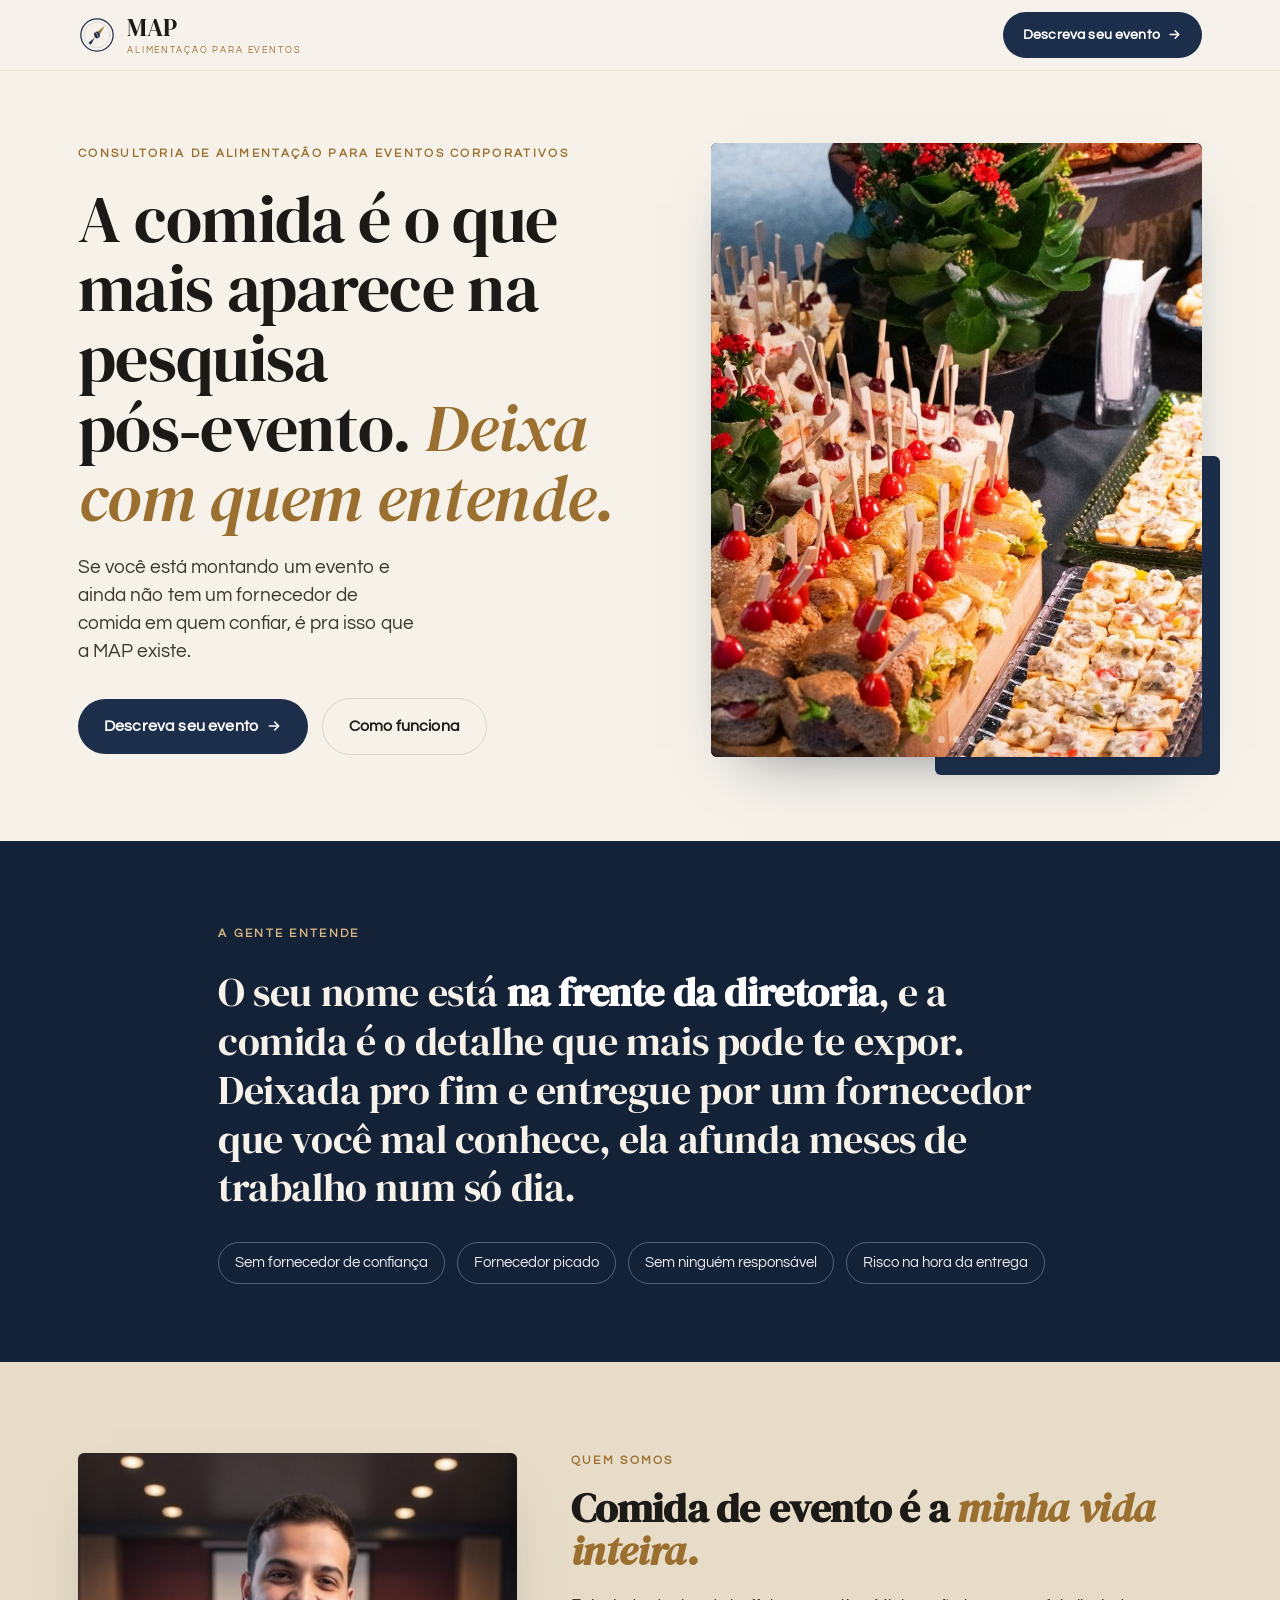
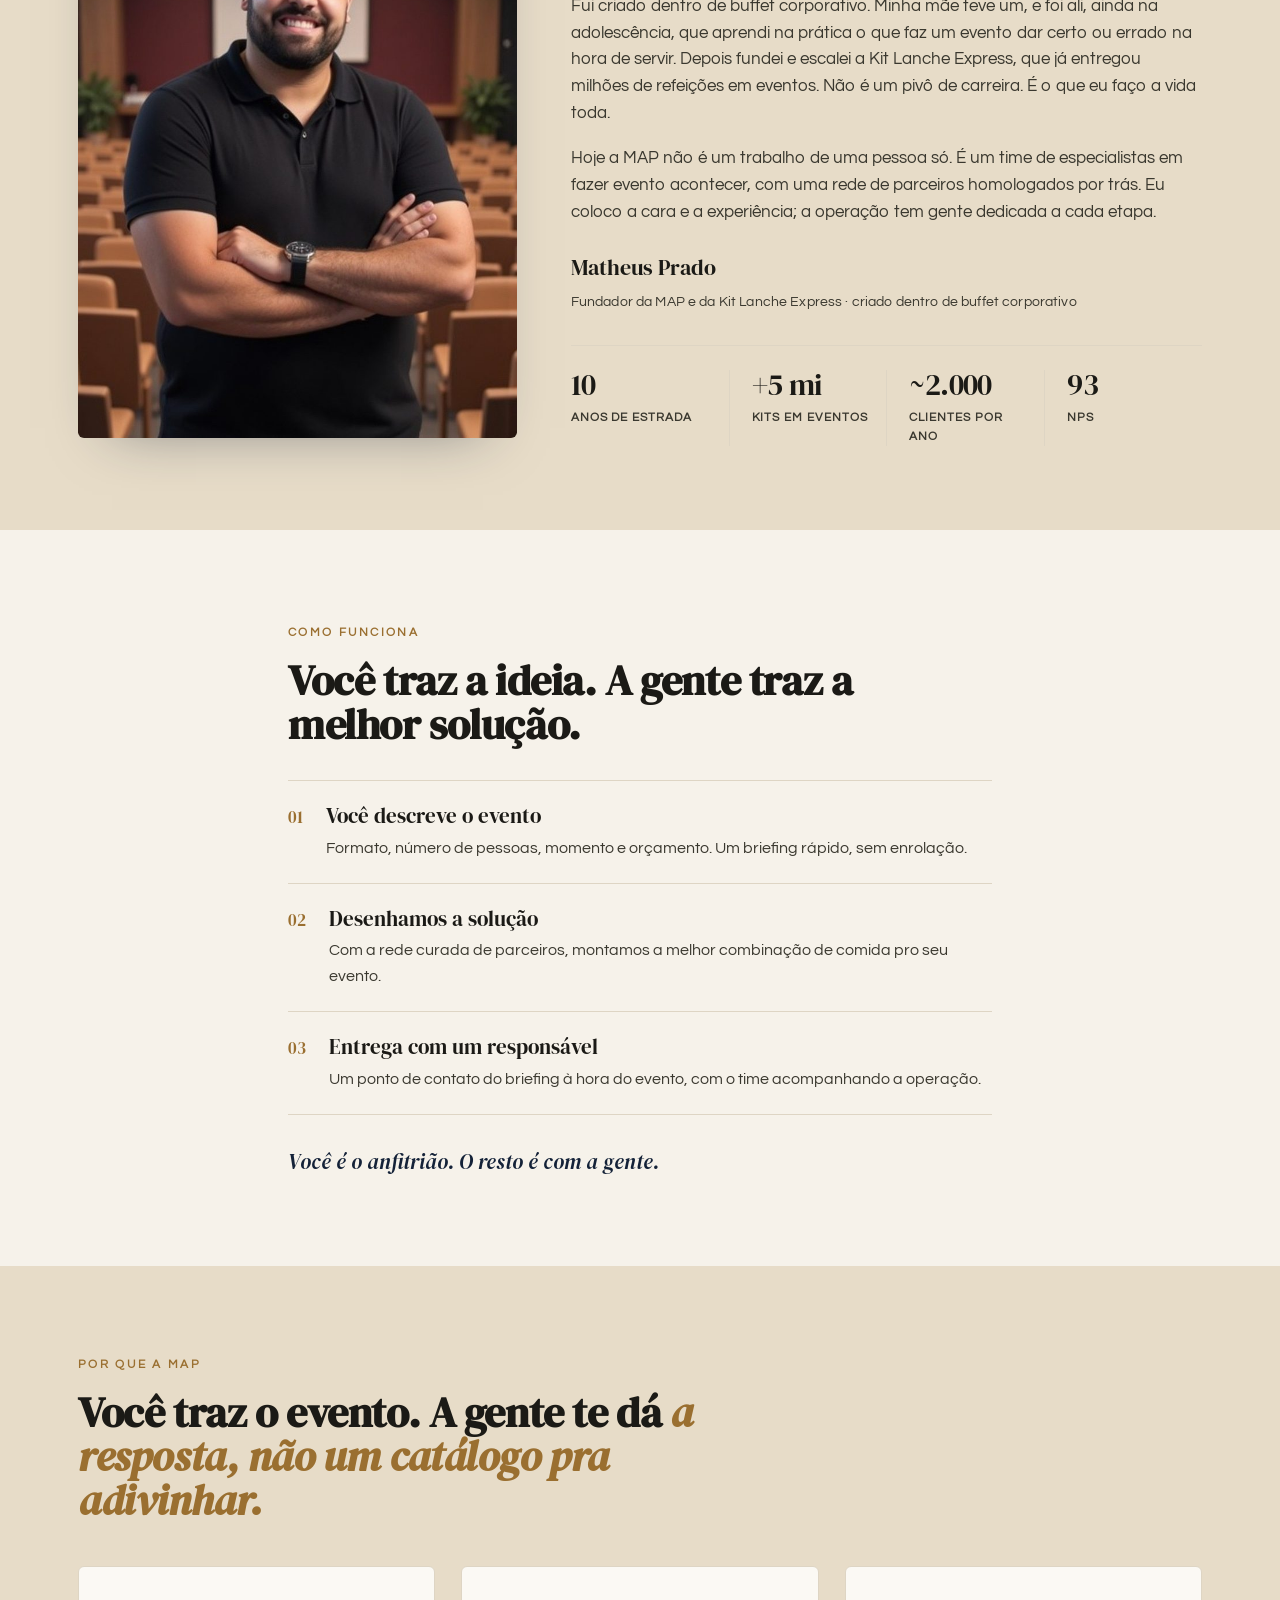
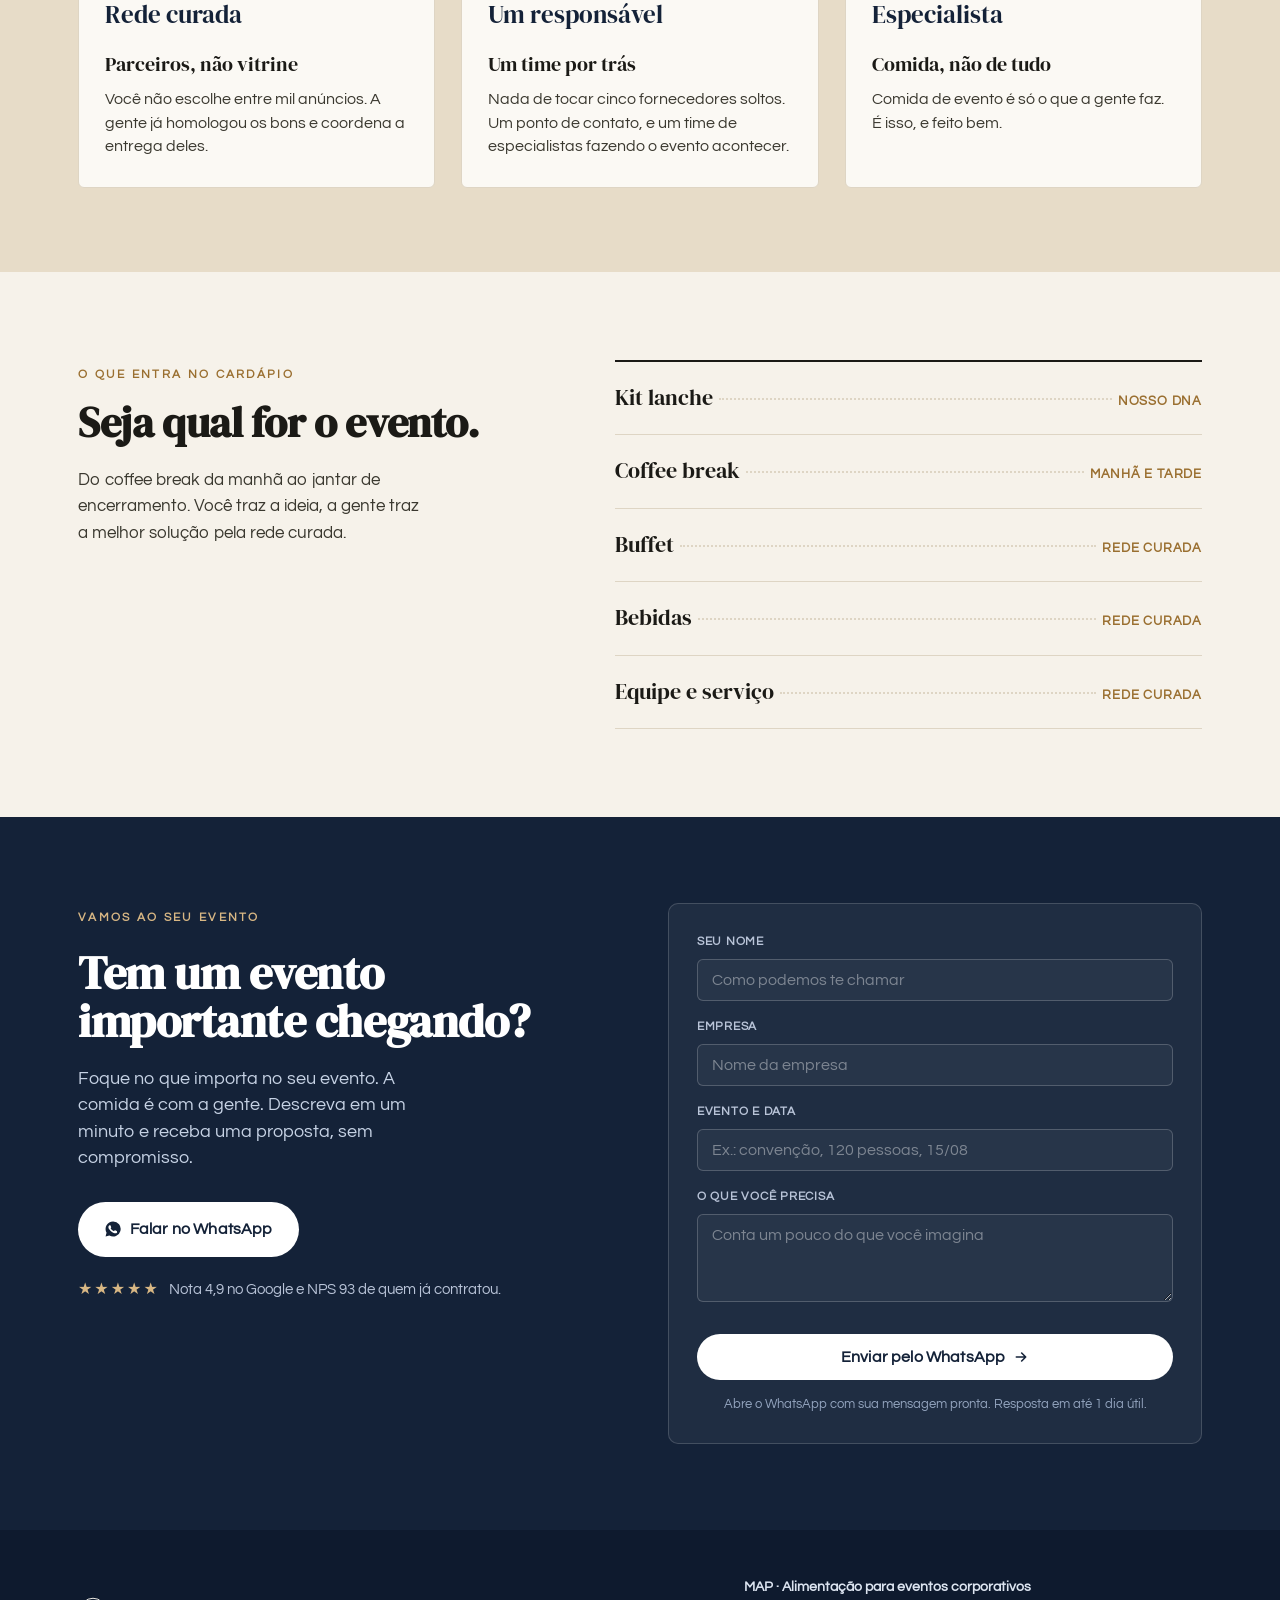
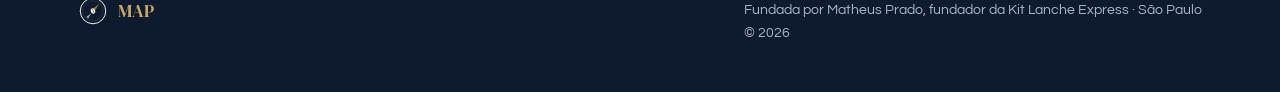
==== index.html @ 25a92dd6 "Rename map-alimentacao (7).html to index.html" ====
<!DOCTYPE html>
<html lang="pt-BR">
<head>
<script>document.documentElement.className+=" js";</script>
<meta charset="UTF-8" />
<link rel="icon" href="/favicon.svg" type="image/svg+xml">
<link rel="alternate icon" href="/favicon-32.png" sizes="32x32">
<link rel="apple-touch-icon" href="/apple-touch-icon.png">
<meta name="theme-color" content="#1C2E4A">

<meta name="viewport" content="width=device-width, initial-scale=1.0" />
<title>MAP · Alimentação para eventos corporativos</title>
<meta name="description" content="Consultoria e curadoria de alimentação para eventos corporativos. Um briefing, uma solução, um responsável. 10 anos, +5 milhões de kits, NPS 4,8." />
<link rel="preconnect" href="https://fonts.googleapis.com" />
<link rel="preconnect" href="https://fonts.gstatic.com" crossorigin />
<link href="https://fonts.googleapis.com/css2?family=DM+Serif+Display:ital@0;1&family=Questrial&display=swap" rel="stylesheet" />
<style>
  :root{
    --ink:#1B1A16;
    --ink-soft:#3A382F;
    --paper:#F6F2EA;
    --paper-2:#FBF9F4;
    --green:#1C2E4A;
    --green-deep:#142238;
    --pine:#142238;
    --pine-2:#0E1A2E;
    --kraft:#E7DCC8;
    --brass:#9A6F30;
    --brass-lt:#D8B784;
    --line:#DED5C4;
    --line-soft:#E9E1D2;
    --display:"DM Serif Display",Georgia,serif;
    --body:"Questrial",system-ui,-apple-system,Segoe UI,sans-serif;
    --maxw:1180px;
  }

  *{box-sizing:border-box;}
  html{scroll-behavior:smooth;}
  body{
    margin:0;
    font-family:var(--body);
    background:var(--paper);
    color:var(--ink);
    -webkit-font-smoothing:antialiased;
    text-rendering:optimizeLegibility;
    font-size:17px;
    line-height:1.6;
  }
  h1,h2,h3{font-family:var(--display);font-weight:600;line-height:1.05;margin:0;letter-spacing:-.01em;}
  p{margin:0;}
  a{color:inherit;}
  img{display:block;max-width:100%;}

  .wrap{max-width:var(--maxw);margin:0 auto;padding:0 28px;}

  .eyebrow{
    font-family:var(--body);
    font-size:.72rem;
    font-weight:600;
    letter-spacing:.2em;
    text-transform:uppercase;
    color:var(--brass);
  }

  .btn{
    display:inline-flex;align-items:center;gap:.5em;
    font-family:var(--body);font-weight:600;font-size:.98rem;
    background:var(--green);color:#fff;
    padding:15px 26px;border-radius:999px;
    text-decoration:none;border:none;cursor:pointer;
    transition:background .18s ease, transform .18s ease;
    letter-spacing:.01em;
  }
  .btn:hover{background:var(--green-deep);transform:translateY(-1px);}
  .btn:focus-visible{outline:3px solid var(--pine);outline-offset:3px;}
  .btn--ghost{background:transparent;color:var(--ink);border:1.5px solid var(--line);}
  .btn--ghost:hover{background:#fff;border-color:var(--ink);transform:translateY(-1px);}
  .btn--light{background:#fff;color:var(--pine);}
  .btn--light:hover{background:var(--kraft);}
  .btn .arw{transition:transform .18s ease;}
  .btn:hover .arw{transform:translateX(3px);}

  /* NAV */
  .nav{position:sticky;top:0;z-index:50;background:rgba(246,242,234,.86);backdrop-filter:blur(10px);border-bottom:1px solid var(--line-soft);}
  .nav__in{display:flex;align-items:center;justify-content:space-between;height:70px;}
  .brand{font-family:var(--display);font-weight:600;font-size:1.24rem;letter-spacing:-.02em;color:var(--ink);text-decoration:none;}
  .brand b{color:var(--brass);font-weight:600;}
  .nav .btn{padding:11px 20px;font-size:.9rem;}
  @media(max-width:620px){ .nav__cta-label{display:none;} .nav .btn{padding:11px;width:44px;height:44px;justify-content:center;} }

  /* HERO */
  .hero{padding:72px 0 84px;}
  .hero__grid{display:grid;grid-template-columns:1.08fr .92fr;gap:56px;align-items:center;}
  .hero__title{font-size:clamp(2.5rem,5.2vw,4.15rem);font-weight:600;}
  .hero__title .accent{font-style:italic;color:var(--brass);}
  .hero__sub{margin-top:22px;font-size:1.16rem;color:var(--ink-soft);max-width:34ch;line-height:1.5;}
  .hero__cta{margin-top:32px;display:flex;gap:14px;flex-wrap:wrap;align-items:center;}
  .hero__eyebrow{margin-bottom:20px;display:block;}

  .figure{position:relative;}
  .figure__panel{position:absolute;inset:auto 0 0 auto;width:88%;height:92%;background:var(--pine);border-radius:6px;top:8%;right:-14px;}
  .figure__img{position:relative;border-radius:6px;overflow:hidden;box-shadow:0 26px 60px -30px rgba(20,34,56,.55);}
  .figure__img img{width:100%;height:100%;object-fit:cover;object-position:center 22%;aspect-ratio:4/5;}
  .figure__tag{position:absolute;left:-14px;bottom:26px;background:var(--paper-2);border:1px solid var(--line);padding:10px 16px;border-radius:4px;font-size:.8rem;font-weight:600;color:var(--pine);box-shadow:0 12px 30px -18px rgba(0,0,0,.4);z-index:3;}
  .figure__tag span{color:var(--brass);}

  /* STATS LEDGER */
  .ledger{margin-top:46px;border-top:1px solid var(--line);padding-top:24px;display:flex;flex-wrap:wrap;}
  .ledger__cell{flex:1 1 22%;padding-right:18px;position:relative;}
  .ledger__cell + .ledger__cell{padding-left:22px;border-left:1px solid var(--line);}
  .ledger__num{font-family:var(--display);font-size:1.9rem;font-weight:600;color:var(--ink);line-height:1;letter-spacing:-.02em;}
  .ledger__lab{margin-top:8px;font-size:.74rem;font-weight:600;letter-spacing:.08em;text-transform:uppercase;color:var(--ink-soft);}
  @media(max-width:520px){ .ledger{gap:20px 0;border-top:none;padding-top:8px;} .ledger__cell{flex-basis:42%;} .ledger__cell:nth-child(3){border-left:none;padding-left:0;} }

  /* PROBLEMA */
  .problem{background:var(--pine);color:var(--paper);padding:78px 0;}
  .problem__in{max-width:900px;}
  .problem .eyebrow{color:#D8B784;}
  .problem__q{font-family:var(--display);font-size:clamp(1.7rem,3.3vw,2.5rem);font-weight:500;line-height:1.22;margin-top:22px;letter-spacing:-.01em;}
  .problem__q b{color:#fff;font-weight:600;}
  .problem__list{margin-top:30px;display:flex;flex-wrap:wrap;gap:12px;}
  .chip{border:1px solid rgba(255,255,255,.28);color:#E8ECF3;padding:8px 16px;border-radius:999px;font-size:.92rem;font-weight:500;}

  /* COMO FUNCIONA */
  .how{padding:88px 0;}
  .how__grid{display:grid;grid-template-columns:.82fr 1.18fr;gap:60px;align-items:center;}
  .how__figure{position:relative;border-radius:6px;overflow:hidden;box-shadow:0 24px 55px -34px rgba(20,34,56,.5);}
  .how__figure img{width:100%;aspect-ratio:3/4;object-fit:cover;object-position:center 18%;}
  .how__figure::after{content:"";position:absolute;inset:0;background:linear-gradient(180deg,transparent 55%,rgba(20,34,56,.32));}
  .how__head{margin-bottom:8px;}
  .how__title{font-size:clamp(1.9rem,3.4vw,2.6rem);margin-top:14px;}
  .steps{margin-top:34px;display:flex;flex-direction:column;}
  .step{display:grid;grid-template-columns:auto 1fr;gap:22px;padding:22px 0;border-top:1px solid var(--line);align-items:baseline;}
  .step:last-child{border-bottom:1px solid var(--line);}
  .step__n{font-family:var(--display);font-size:1.05rem;font-weight:600;color:var(--brass);letter-spacing:.02em;}
  .step__t{font-family:var(--display);font-size:1.32rem;font-weight:600;line-height:1.2;}
  .step__d{margin-top:6px;color:var(--ink-soft);font-size:1.02rem;}
  .how__close{margin-top:30px;font-family:var(--display);font-style:italic;font-size:1.3rem;color:var(--pine);}

  /* POR QUE */
  .why{background:var(--kraft);padding:84px 0;}
  .why__head{max-width:640px;margin-bottom:44px;}
  .why__title{font-size:clamp(1.9rem,3.4vw,2.6rem);margin-top:14px;}
  .why__title i{font-style:italic;color:var(--brass);}
  .why__grid{display:flex;flex-wrap:wrap;gap:26px;}
  .card{flex:1 1 260px;background:var(--paper-2);border:1px solid var(--line);border-radius:6px;padding:28px 26px;}
  .card__k{font-family:var(--display);font-size:1.55rem;font-weight:600;color:var(--pine);}
  .card__t{margin-top:14px;font-family:var(--display);font-size:1.22rem;font-weight:600;}
  .card__d{margin-top:8px;color:var(--ink-soft);font-size:.98rem;line-height:1.5;}
  @media(max-width:760px){ .why__grid{flex-direction:column;} }

  /* ESCOPO / MENU */
  .scope{padding:88px 0;}
  .scope__grid{display:grid;grid-template-columns:.9fr 1.1fr;gap:56px;align-items:start;}
  .scope__title{font-size:clamp(1.9rem,3.4vw,2.6rem);margin-top:14px;}
  .scope__note{margin-top:22px;color:var(--ink-soft);font-size:1.08rem;line-height:1.55;max-width:38ch;}
  .menu{border-top:2px solid var(--ink);}
  .menu__row{display:flex;align-items:baseline;gap:6px;padding:19px 0;border-bottom:1px solid var(--line);}
  .menu__name{font-family:var(--display);font-size:1.35rem;font-weight:600;white-space:nowrap;}
  .menu__lead{flex:1;border-bottom:2px dotted var(--line);transform:translateY(-5px);}
  .menu__meta{font-size:.82rem;font-weight:600;letter-spacing:.06em;text-transform:uppercase;color:var(--brass);white-space:nowrap;}

  /* CTA FINAL */
  .final{background:var(--pine);color:var(--paper);padding:86px 0;}
  .final__grid{display:grid;grid-template-columns:1fr 1fr;gap:56px;align-items:start;}
  .final .eyebrow{color:#D8B784;}
  .final__title{font-size:clamp(2rem,3.8vw,2.9rem);font-weight:600;margin-top:18px;color:#fff;}
  .final__sub{margin-top:20px;color:#C6D2E4;font-size:1.1rem;max-width:36ch;line-height:1.5;}
  .final__wa{margin-top:30px;}
  .final__proof{margin-top:20px;display:flex;align-items:center;gap:9px;font-size:.92rem;color:#B9C4D8;}
  .final__proof .stars{color:var(--brass-lt);letter-spacing:2px;font-size:1rem;}
  .form{background:rgba(255,255,255,.05);border:1px solid rgba(255,255,255,.16);border-radius:10px;padding:28px;}
  .field{margin-bottom:16px;}
  .field:last-of-type{margin-bottom:22px;}
  .field label{display:block;font-size:.78rem;font-weight:600;letter-spacing:.06em;text-transform:uppercase;color:#B9C4D8;margin-bottom:7px;}
  .field input,.field textarea{
    width:100%;font-family:var(--body);font-size:1rem;color:#fff;
    background:rgba(255,255,255,.04);border:1px solid rgba(255,255,255,.2);
    border-radius:6px;padding:12px 14px;transition:border-color .15s ease,background .15s ease;
  }
  .field input::placeholder,.field textarea::placeholder{color:rgba(255,255,255,.4);}
  .field input:focus,.field textarea:focus{outline:none;border-color:#C7A66A;background:rgba(255,255,255,.08);}
  .field textarea{resize:vertical;min-height:88px;}
  .form .btn{width:100%;justify-content:center;background:#fff;color:var(--pine);}
  .form .btn:hover{background:var(--kraft);}
  .form__hint{margin-top:14px;font-size:.82rem;color:#93A4BE;text-align:center;}

  /* FOOTER */
  .foot{background:var(--pine-2);color:#A9B6C9;padding:46px 0;}
  .foot__in{display:flex;flex-wrap:wrap;gap:18px;justify-content:space-between;align-items:center;}
  .foot__brand{font-family:var(--display);font-size:1.15rem;color:#fff;font-weight:600;}
  .foot__brand span{color:#C7A66A;}
  .foot__meta{font-size:.86rem;line-height:1.7;}
  .foot__meta b{color:#DCE4F0;font-weight:600;}

  /* reveal */
  .rv{opacity:1;transform:none;}
  html.js .rv{opacity:0;transform:translateY(14px);transition:opacity .7s ease,transform .7s ease;}
  html.js .rv.in{opacity:1;transform:none;}

  @media(max-width:900px){
    .hero__grid,.how__grid,.scope__grid,.final__grid{grid-template-columns:1fr;gap:44px;}
    .how__figure{max-width:420px;}
    .hero{padding:52px 0 64px;}
    .figure__tag{left:16px;}
  }
  @media(prefers-reduced-motion:reduce){
    html{scroll-behavior:auto;}
    html.js .rv{opacity:1;transform:none;transition:none;}
    *{transition:none !important;}
  }

  /* founder-led additions */
  .brand{display:flex;align-items:baseline;gap:8px;text-decoration:none;}
  .brand__ph{font-family:var(--display);font-weight:600;font-size:1.22rem;color:var(--ink);letter-spacing:-.02em;}
  .brand__tag{font-family:var(--body);font-size:.6rem;font-weight:600;letter-spacing:.14em;text-transform:uppercase;color:var(--brass);border:1px solid var(--line);padding:2px 7px;border-radius:4px;}
  .hero__by{margin-top:26px;display:flex;align-items:flex-start;gap:11px;font-size:.94rem;color:var(--ink-soft);max-width:46ch;line-height:1.45;}
  .hero__by .dot{width:6px;height:6px;border-radius:50%;background:var(--brass);flex:none;margin-top:7px;}
  .hero__by b{color:var(--ink);font-weight:600;}
  .about{background:var(--kraft);padding:84px 0;}
  .about__grid{display:grid;grid-template-columns:.82fr 1.18fr;gap:54px;align-items:center;}
  .about__figure{position:relative;border-radius:6px;overflow:hidden;box-shadow:0 24px 55px -34px rgba(20,34,56,.5);}
  .about__figure img{width:100%;aspect-ratio:3/4;object-fit:cover;object-position:center 16%;}
  .about__title{font-size:clamp(1.9rem,3.4vw,2.55rem);margin-top:14px;}
  .about__title i{font-style:italic;color:var(--brass);}
  .about__p{margin-top:20px;color:var(--ink-soft);font-size:1.05rem;line-height:1.6;}
  .about .ledger{margin-top:32px;}
  .howx__wrap{max-width:760px;}
  @media(max-width:900px){ .about__grid{grid-template-columns:1fr;gap:40px;} .about__figure{max-width:420px;} }
.hero__title,.brand,.brand__ph,.foot__brand,.problem__q,.step__n,.step__t,.card__k,.card__t,.menu__name,.ledger__num{font-weight:400 !important;}
.nav .brand{display:inline-flex;flex-direction:column;align-items:flex-start;gap:0;line-height:1;text-decoration:none;}.nav .brand__ph{font-family:var(--display);font-weight:400;font-size:1.55rem;color:var(--ink);letter-spacing:.01em;}.nav .brand__tagline{font-family:var(--body);font-size:.58rem;font-weight:500;letter-spacing:.2em;text-transform:uppercase;color:var(--brass);margin-top:6px;white-space:nowrap;}.about__sign{margin-top:24px;font-family:var(--display);font-size:1.4rem;color:var(--ink);}.about__role{margin-top:4px;font-size:.9rem;color:var(--ink-soft);letter-spacing:.01em;}.hero__media{position:relative;}.hero__media::after{content:"";position:absolute;right:-18px;bottom:-18px;width:58%;height:52%;background:#1C2E4A;border-radius:6px;z-index:0;}.carousel{position:relative;z-index:1;border-radius:6px;overflow:hidden;box-shadow:0 26px 60px -34px rgba(20,34,56,.6);aspect-ratio:4/5;background:#0e1622;}.cimg{position:absolute;inset:0;width:100%;height:100%;object-fit:cover;opacity:0;transition:opacity 1.1s ease;}.cimg.is-active{opacity:1;}.cdots{position:absolute;left:0;right:0;bottom:14px;display:flex;justify-content:center;gap:8px;z-index:2;}.cdot{width:7px;height:7px;border-radius:50%;background:rgba(246,242,234,.55);cursor:pointer;transition:background .3s,transform .3s;}.cdot.is-active{background:var(--brass);transform:scale(1.25);}@media(max-width:900px){.hero__media{margin-top:34px;max-width:520px;}}.nav .brand{flex-direction:row;align-items:center;gap:11px;}.brand__txt{display:flex;flex-direction:column;align-items:flex-start;}.maplogo{flex:none;display:block;}</style>
</head>
<body>

<!-- Marca: MAP Alimentação para Eventos -->
<header class="nav">
  <div class="wrap nav__in">
    <a class="brand" href="#top"><svg class="maplogo" width="38" height="38" viewBox="-40 -40 80 80" xmlns="http://www.w3.org/2000/svg" aria-hidden="true"><circle r="34" fill="none" stroke="#1C2E4A" stroke-width="2.6"/><circle r="27" fill="none" stroke="#1C2E4A" stroke-width="0.8" opacity=".3"/><g transform="rotate(40)"><path d="M0 -25 L5.2 3 L0 7.4 L-5.2 3 Z" fill="#9A6F30"/><path d="M0 7.4 L3.4 24 L-3.4 24 Z" fill="#1C2E4A"/></g><g transform="rotate(-28)"><ellipse rx="5.4" ry="7.4" fill="#1C2E4A"/><path d="M0 -6.6 Q1.8 0 0 6.6" stroke="#F6F2EA" stroke-width="1.2" fill="none"/></g></svg><span class="brand__txt"><span class="brand__ph">MAP</span><span class="brand__tagline">Alimentação para eventos</span></span></a>
    <a class="btn" href="#contato"><span class="nav__cta-label">Descreva seu evento</span><svg class="arw" width="15" height="15" viewBox="0 0 24 24" fill="none" stroke="currentColor" stroke-width="2.4" stroke-linecap="round" stroke-linejoin="round"><path d="M5 12h14M13 6l6 6-6 6"/></svg></a>
  </div>
</header>

<main id="top">

  <section class="hero">
    <div class="wrap hero__grid">
      <div class="rv">
        <span class="eyebrow hero__eyebrow">Consultoria de alimentação para eventos corporativos</span>
        <h1 class="hero__title">A comida é o que mais aparece na pesquisa pós‑evento. <span class="accent">Deixa com quem entende.</span></h1>
        <p class="hero__sub">Se você está montando um evento e ainda não tem um fornecedor de comida em quem confiar, é pra isso que a MAP existe.</p>
        <div class="hero__cta">
          <a class="btn" href="#contato">Descreva seu evento <svg class="arw" width="16" height="16" viewBox="0 0 24 24" fill="none" stroke="currentColor" stroke-width="2.4" stroke-linecap="round" stroke-linejoin="round"><path d="M5 12h14M13 6l6 6-6 6"/></svg></a>
          <a class="btn btn--ghost" href="#como">Como funciona</a>
        </div>
        
      </div>
      <div class="hero__media rv"><div class="carousel" id="heroCarousel"><img class="cimg is-active" src="[data-uri]" alt="Coffee break com canapés e finger foods" /><img class="cimg" src="[data-uri]" alt="Mini sanduíches servidos em evento corporativo" /><img class="cimg" src="[data-uri]" alt="Mesa de finger foods e doces de evento" /><img class="cimg" src="[data-uri]" alt="Ilha de finger foods coloridos" /><img class="cimg" src="[data-uri]" alt="Bolos e doces de coffee break" /><div class="cdots" id="heroDots"><span class="cdot is-active" data-i="0"></span><span class="cdot" data-i="1"></span><span class="cdot" data-i="2"></span><span class="cdot" data-i="3"></span><span class="cdot" data-i="4"></span></div></div></div>
      
    </div>
  </section>

  <section class="problem">
    <div class="wrap problem__in rv">
      <span class="eyebrow">A gente entende</span>
      <p class="problem__q">O seu nome está <b>na frente da diretoria</b>, e a comida é o detalhe que mais pode te expor. Deixada pro fim e entregue por um fornecedor que você mal conhece, ela afunda meses de trabalho num só dia.</p>
      <div class="problem__list">
        <span class="chip">Sem fornecedor de confiança</span>
        <span class="chip">Fornecedor picado</span>
        <span class="chip">Sem ninguém responsável</span>
        <span class="chip">Risco na hora da entrega</span>
      </div>
    </div>
  </section>

  <section class="about">
    <div class="wrap about__grid">
      <div class="about__figure rv"><img src="[data-uri]" alt="Matheus em ambiente de evento corporativo" /></div>
      <div class="rv">
        <span class="eyebrow">Quem somos</span>
        <h2 class="about__title">Comida de evento é a <i>minha vida inteira.</i></h2>
        <p class="about__p">Fui criado dentro de buffet corporativo. Minha mãe teve um, e foi ali, ainda na adolescência, que aprendi na prática o que faz um evento dar certo ou errado na hora de servir. Depois fundei e escalei a Kit Lanche Express, que já entregou milhões de refeições em eventos. Não é um pivô de carreira. É o que eu faço a vida toda.</p>
        <p class="about__p" style="margin-top:18px">Hoje a MAP não é um trabalho de uma pessoa só. É um time de especialistas em fazer evento acontecer, com uma rede de parceiros homologados por trás. Eu coloco a cara e a experiência; a operação tem gente dedicada a cada etapa.</p>
        <p class="about__sign">Matheus Prado</p>
        <p class="about__role">Fundador da MAP e da Kit Lanche Express · criado dentro de buffet corporativo</p>
        <div class="ledger">
          <div class="ledger__cell"><div class="ledger__num">10</div><div class="ledger__lab">Anos de estrada</div></div>
          <div class="ledger__cell"><div class="ledger__num">+5 mi</div><div class="ledger__lab">Kits em eventos</div></div>
          <div class="ledger__cell"><div class="ledger__num">~2.000</div><div class="ledger__lab">Clientes por ano</div></div>
          <div class="ledger__cell"><div class="ledger__num">93</div><div class="ledger__lab">NPS</div></div>
        </div>
      </div>
    </div>
  </section>

  <section class="how" id="como">
    <div class="wrap howx__wrap rv">
      <span class="eyebrow">Como funciona</span>
      <h2 class="how__title">Você traz a ideia. A gente traz a melhor solução.</h2>
      <div class="steps">
        <div class="step"><div class="step__n">01</div><div><div class="step__t">Você descreve o evento</div><div class="step__d">Formato, número de pessoas, momento e orçamento. Um briefing rápido, sem enrolação.</div></div></div>
        <div class="step"><div class="step__n">02</div><div><div class="step__t">Desenhamos a solução</div><div class="step__d">Com a rede curada de parceiros, montamos a melhor combinação de comida pro seu evento.</div></div></div>
        <div class="step"><div class="step__n">03</div><div><div class="step__t">Entrega com um responsável</div><div class="step__d">Um ponto de contato do briefing à hora do evento, com o time acompanhando a operação.</div></div></div>
      </div>
      <p class="how__close">Você é o anfitrião. O resto é com a gente.</p>
    </div>
  </section>

  <section class="why">
    <div class="wrap">
      <div class="why__head rv">
        <span class="eyebrow">Por que a MAP</span>
        <h2 class="why__title">Você traz o evento. A gente te dá <i>a resposta, não um catálogo pra adivinhar.</i></h2>
      </div>
      <div class="why__grid">
        <div class="card rv"><div class="card__k">Rede curada</div><div class="card__t">Parceiros, não vitrine</div><div class="card__d">Você não escolhe entre mil anúncios. A gente já homologou os bons e coordena a entrega deles.</div></div>
        <div class="card rv"><div class="card__k">Um responsável</div><div class="card__t">Um time por trás</div><div class="card__d">Nada de tocar cinco fornecedores soltos. Um ponto de contato, e um time de especialistas fazendo o evento acontecer.</div></div>
        <div class="card rv"><div class="card__k">Especialista</div><div class="card__t">Comida, não de tudo</div><div class="card__d">Comida de evento é só o que a gente faz. É isso, e feito bem.</div></div>
      </div>
    </div>
  </section>

  <section class="scope">
    <div class="wrap scope__grid">
      <div class="rv">
        <span class="eyebrow">O que entra no cardápio</span>
        <h2 class="scope__title">Seja qual for o evento.</h2>
        <p class="scope__note">Do coffee break da manhã ao jantar de encerramento. Você traz a ideia, a gente traz a melhor solução pela rede curada.</p>
      </div>
      <div class="menu rv">
        <div class="menu__row"><span class="menu__name">Kit lanche</span><span class="menu__lead"></span><span class="menu__meta">Nosso DNA</span></div>
        <div class="menu__row"><span class="menu__name">Coffee break</span><span class="menu__lead"></span><span class="menu__meta">Manhã e tarde</span></div>
        <div class="menu__row"><span class="menu__name">Buffet</span><span class="menu__lead"></span><span class="menu__meta">Rede curada</span></div>
        <div class="menu__row"><span class="menu__name">Bebidas</span><span class="menu__lead"></span><span class="menu__meta">Rede curada</span></div>
        <div class="menu__row"><span class="menu__name">Equipe e serviço</span><span class="menu__lead"></span><span class="menu__meta">Rede curada</span></div>
      </div>
    </div>
  </section>

  <section class="final" id="contato">
    <div class="wrap final__grid">
      <div class="rv">
        <span class="eyebrow">Vamos ao seu evento</span>
        <h2 class="final__title">Tem um evento importante chegando?</h2>
        <p class="final__sub">Foque no que importa no seu evento. A comida é com a gente. Descreva em um minuto e receba uma proposta, sem compromisso.</p>
        <a class="btn btn--light final__wa" id="waDirect" href="#"><svg width="18" height="18" viewBox="0 0 24 24" fill="currentColor"><path d="M12 2a10 10 0 0 0-8.6 15l-1.3 4.9 5-1.3A10 10 0 1 0 12 2zm5.8 14.2c-.2.7-1.4 1.3-2 1.4-.5.1-1.2.1-1.9-.1-.4-.1-1-.3-1.7-.6-3-1.3-4.9-4.3-5.1-4.5-.1-.2-1.2-1.5-1.2-2.9s.7-2 1-2.3c.2-.3.5-.3.7-.3h.5c.2 0 .4 0 .6.5l.8 2c.1.2.1.3 0 .5l-.4.6c-.2.2-.3.4-.1.7.2.3.8 1.3 1.7 2.1 1.2 1 2.1 1.4 2.4 1.5.2.1.4.1.5-.1l.7-.9c.2-.2.4-.2.6-.1l1.9.9c.3.1.4.2.5.3.1.3.1.7-.1 1.3z"/></svg> Falar no WhatsApp</a>
        <p class="final__proof"><span class="stars">★★★★★</span> Nota 4,9 no Google e NPS 93 de quem já contratou.</p>
      </div>
      <div class="form rv">
        <div class="field"><label for="f-nome">Seu nome</label><input id="f-nome" type="text" placeholder="Como podemos te chamar" /></div>
        <div class="field"><label for="f-empresa">Empresa</label><input id="f-empresa" type="text" placeholder="Nome da empresa" /></div>
        <div class="field"><label for="f-evento">Evento e data</label><input id="f-evento" type="text" placeholder="Ex.: convenção, 120 pessoas, 15/08" /></div>
        <div class="field"><label for="f-msg">O que você precisa</label><textarea id="f-msg" placeholder="Conta um pouco do que você imagina"></textarea></div>
        <button class="btn" id="waForm" type="button">Enviar pelo WhatsApp <svg class="arw" width="16" height="16" viewBox="0 0 24 24" fill="none" stroke="currentColor" stroke-width="2.4" stroke-linecap="round" stroke-linejoin="round"><path d="M5 12h14M13 6l6 6-6 6"/></svg></button>
        <p class="form__hint">Abre o WhatsApp com sua mensagem pronta. Resposta em até 1 dia útil.</p>
      </div>
    </div>
  </section>

</main>

<footer class="foot">
  <div class="wrap foot__in">
    <div><div class="foot__brand" style="display:flex;align-items:center;gap:10px"><svg class="maplogo" width="30" height="30" viewBox="-40 -40 80 80" xmlns="http://www.w3.org/2000/svg" aria-hidden="true"><circle r="34" fill="none" stroke="#F4F1EA" stroke-width="2.6"/><circle r="27" fill="none" stroke="#F4F1EA" stroke-width="0.8" opacity=".3"/><g transform="rotate(40)"><path d="M0 -25 L5.2 3 L0 7.4 L-5.2 3 Z" fill="#9A6F30"/><path d="M0 7.4 L3.4 24 L-3.4 24 Z" fill="#8fa0b8"/></g><g transform="rotate(-28)"><ellipse rx="5.4" ry="7.4" fill="#F4F1EA"/><path d="M0 -6.6 Q1.8 0 0 6.6" stroke="#1C2E4A" stroke-width="1.2" fill="none"/></g></svg><span>MAP</span></div></div>
    <div class="foot__meta">
      <b>MAP · Alimentação para eventos corporativos</b><br/>
      Fundada por Matheus Prado, fundador da Kit Lanche Express &middot; São Paulo<br/>
      &copy; 2026
    </div>
  </div>
</footer>

<script>
  // ================= SUPABASE (preencha com os seus dados) =================
  // Settings > API no painel do Supabase. A anon key pode ficar exposta:
  // as políticas do banco só permitem que ela CRIE leads.
  var SUPABASE_URL = "";      // ex.: https://xxxxxxxx.supabase.co
  var SUPABASE_ANON = "";     // ex.: eyJhbGciOi...
  // ========================================================================

  function salvarLead(d){
    if(!SUPABASE_URL || !SUPABASE_ANON) return Promise.resolve(false);
    return fetch(SUPABASE_URL + "/rest/v1/map_leads", {
      method: "POST",
      headers: {
        "apikey": SUPABASE_ANON,
        "Authorization": "Bearer " + SUPABASE_ANON,
        "Content-Type": "application/json",
        "Prefer": "return=minimal"
      },
      body: JSON.stringify(d)
    }).then(function(r){ return r.ok; }).catch(function(){ return false; });
  }

  // ---- WhatsApp: TROQUE O NÚMERO ABAIXO (formato: 55 + DDD + número, só dígitos) ----
  var WHATSAPP_NUMBER = "5511950827474";

  function waLink(text){
    return "https://wa.me/" + WHATSAPP_NUMBER + "?text=" + encodeURIComponent(text);
  }

  document.getElementById("waDirect").addEventListener("click", function(e){
    e.preventDefault();
    window.open(waLink("Olá! Tenho um evento corporativo chegando e queria descrever pra receber uma proposta."), "_blank");
  });

  document.getElementById("waForm").addEventListener("click", function(){
    var btn  = this;
    var nome = document.getElementById("f-nome").value.trim();
    var emp  = document.getElementById("f-empresa").value.trim();
    var ev   = document.getElementById("f-evento").value.trim();
    var msg  = document.getElementById("f-msg").value.trim();
    var t = "Olá! Quero uma proposta de alimentação para evento.\n\n";
    if(nome) t += "Nome: " + nome + "\n";
    if(emp)  t += "Empresa: " + emp + "\n";
    if(ev)   t += "Evento e data: " + ev + "\n";
    if(msg)  t += "Detalhes: " + msg + "\n";

    // grava o lead antes de abrir o WhatsApp (não bloqueia se falhar)
    btn.disabled = true;
    var win = window.open("", "_blank");   // abre já, para o navegador não bloquear
    salvarLead({ nome: nome, empresa: emp, evento: ev, mensagem: msg, origem: "site" })
      .then(function(){
        if(win) win.location = waLink(t); else window.open(waLink(t), "_blank");
        btn.disabled = false;
      });
  });

  // ---- Reveal on scroll ----
  var reduce = window.matchMedia("(prefers-reduced-motion: reduce)").matches;
  if(!reduce && "IntersectionObserver" in window){
    var io = new IntersectionObserver(function(entries){
      entries.forEach(function(en){ if(en.isIntersecting){ en.target.classList.add("in"); io.unobserve(en.target); } });
    }, {threshold:.12, rootMargin:"0px 0px -8% 0px"});
    document.querySelectorAll(".rv").forEach(function(el){ io.observe(el); });
  } else {
    document.querySelectorAll(".rv").forEach(function(el){ el.classList.add("in"); });
  }
</script>
<script>(function(){var g=document.querySelectorAll("#heroCarousel .cimg"),d=document.querySelectorAll("#heroDots .cdot");if(!g.length)return;var i=0,n=g.length,t;function go(k){g[i].classList.remove("is-active");if(d[i])d[i].classList.remove("is-active");i=(k+n)%n;g[i].classList.add("is-active");if(d[i])d[i].classList.add("is-active");}function start(){t=setInterval(function(){go(i+1)},4200);}d.forEach(function(x,idx){x.addEventListener("click",function(){clearInterval(t);go(idx);start();});});start();})();</script></body>
</html>
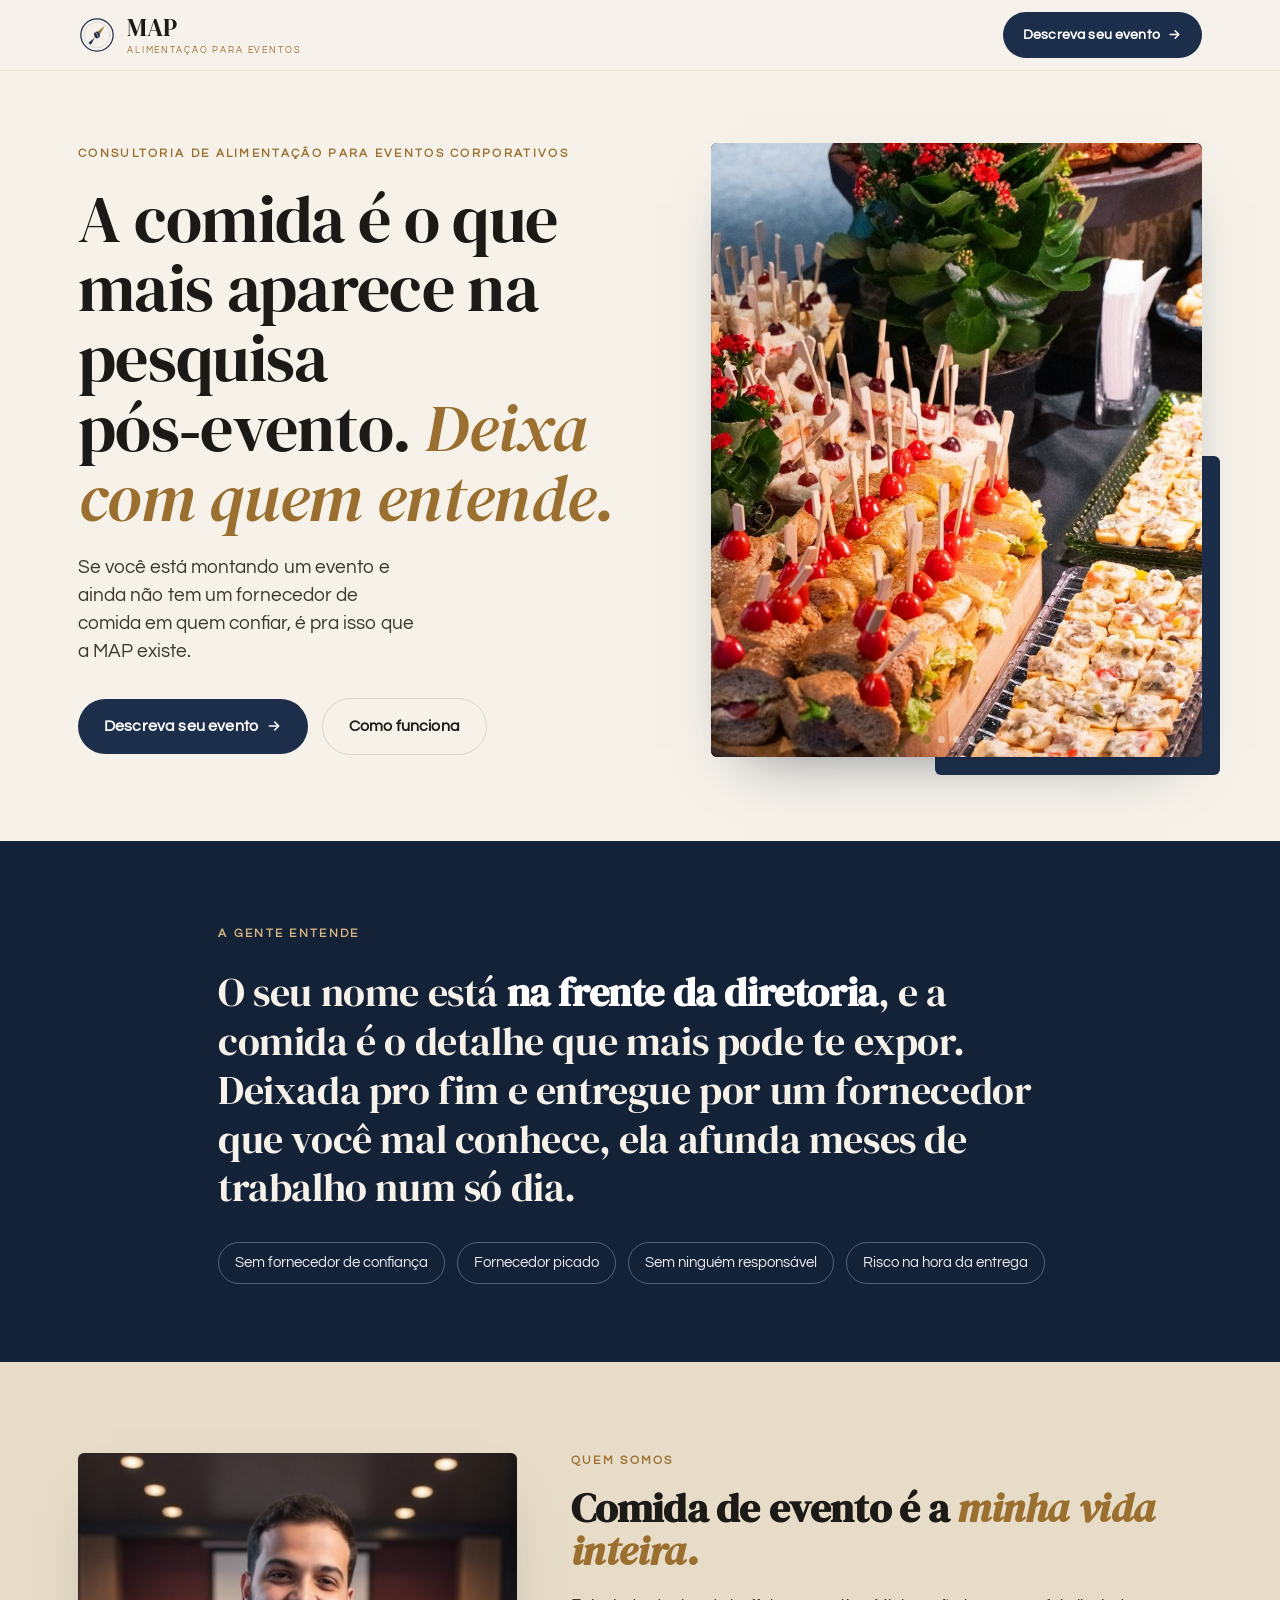
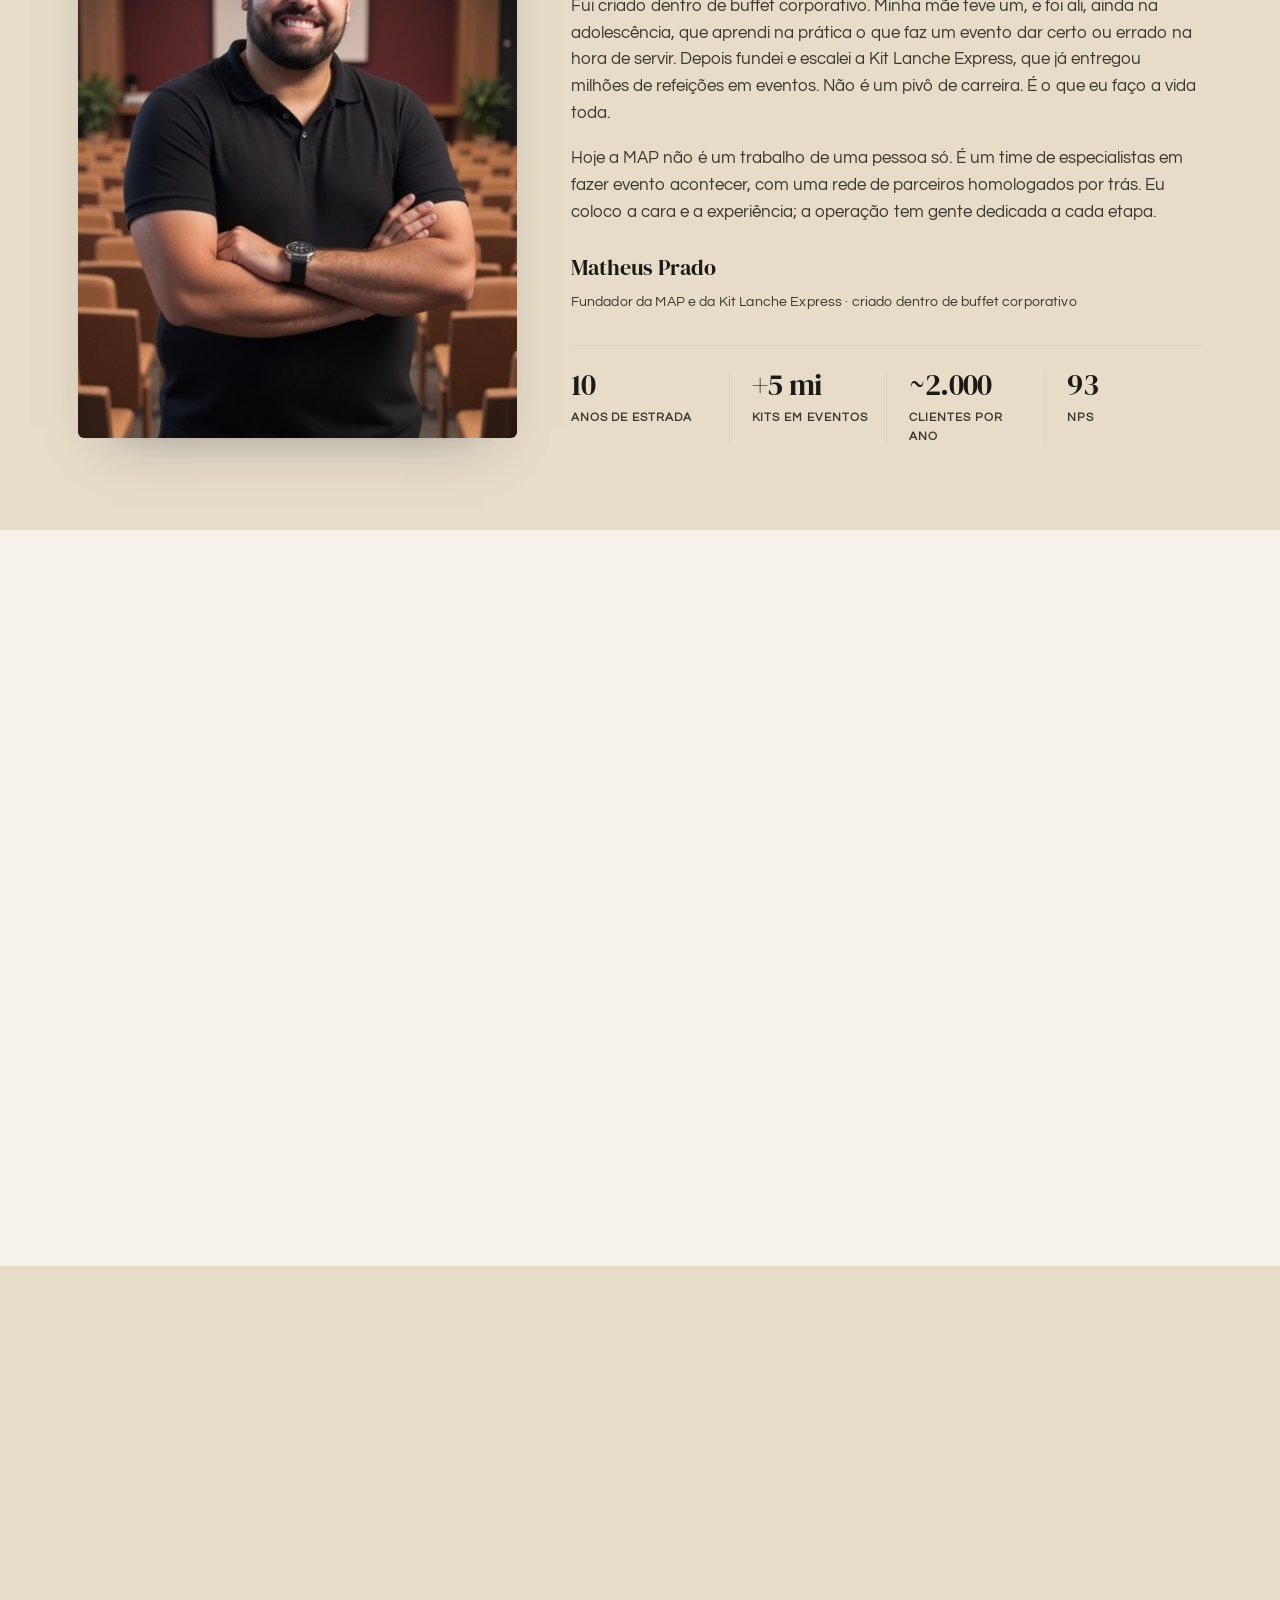
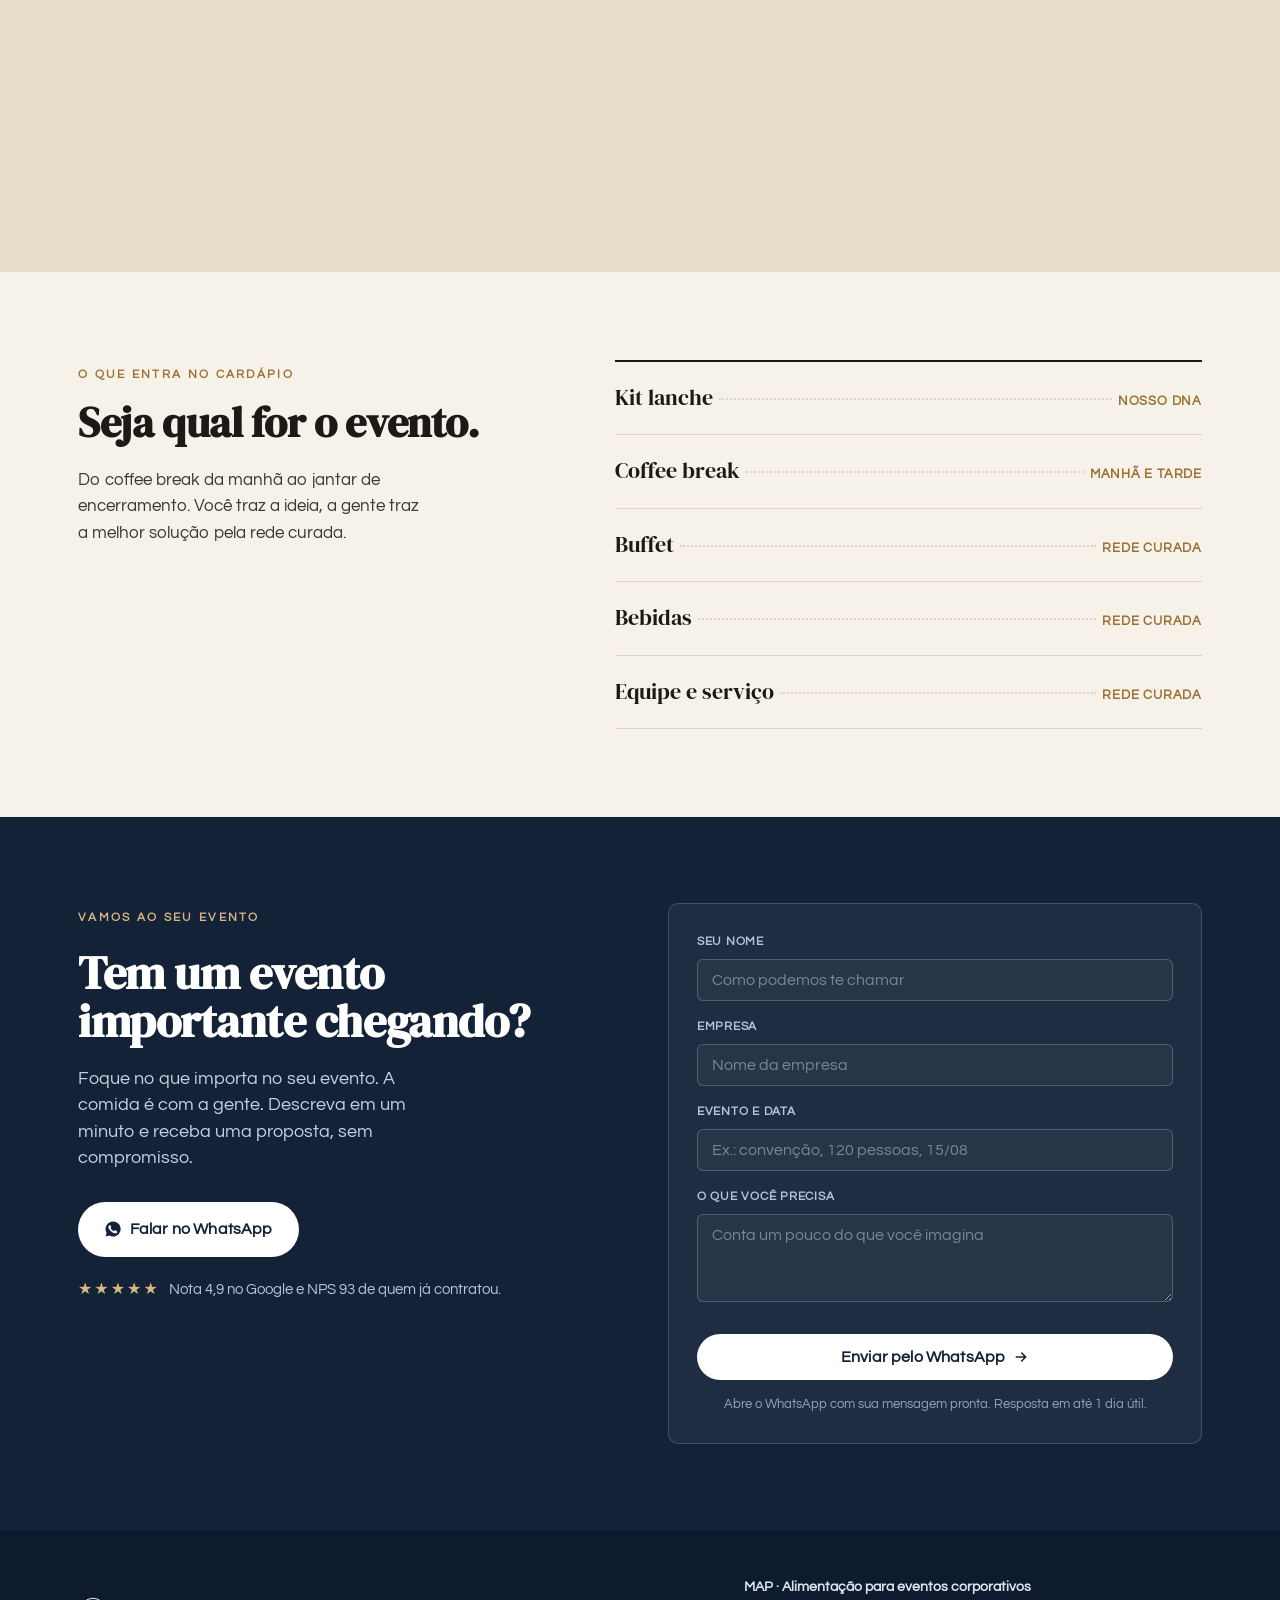
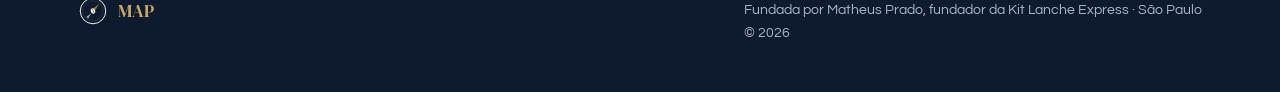
==== commit bc911b94: "Update index.html" ====
--- a/index.html
+++ b/index.html
@@ -373,8 +373,8 @@
   // ================= SUPABASE (preencha com os seus dados) =================
   // Settings > API no painel do Supabase. A anon key pode ficar exposta:
   // as políticas do banco só permitem que ela CRIE leads.
-  var SUPABASE_URL = "";      // ex.: https://xxxxxxxx.supabase.co
-  var SUPABASE_ANON = "";     // ex.: eyJhbGciOi...
+  var SUPABASE_URL = "https://dbpivxsjjxqncdzwajox.supabase.co";      // ex.: https://xxxxxxxx.supabase.co
+  var SUPABASE_ANON = "eyJhbGciOiJIUzI1NiIsInR5cCI6IkpXVCJ9.eyJpc3MiOiJzdXBhYmFzZSIsInJlZiI6ImRicGl2eHNqanhxbmNkendham94Iiwicm9sZSI6ImFub24iLCJpYXQiOjE3ODI0MDkxNDcsImV4cCI6MjA5Nzk4NTE0N30.v6hnHrU4N8j8BOs6RQak6DVIIj2RaIpY3mnycESWRcU";     // ex.: eyJhbGciOi...
   // ========================================================================
 
   function salvarLead(d){
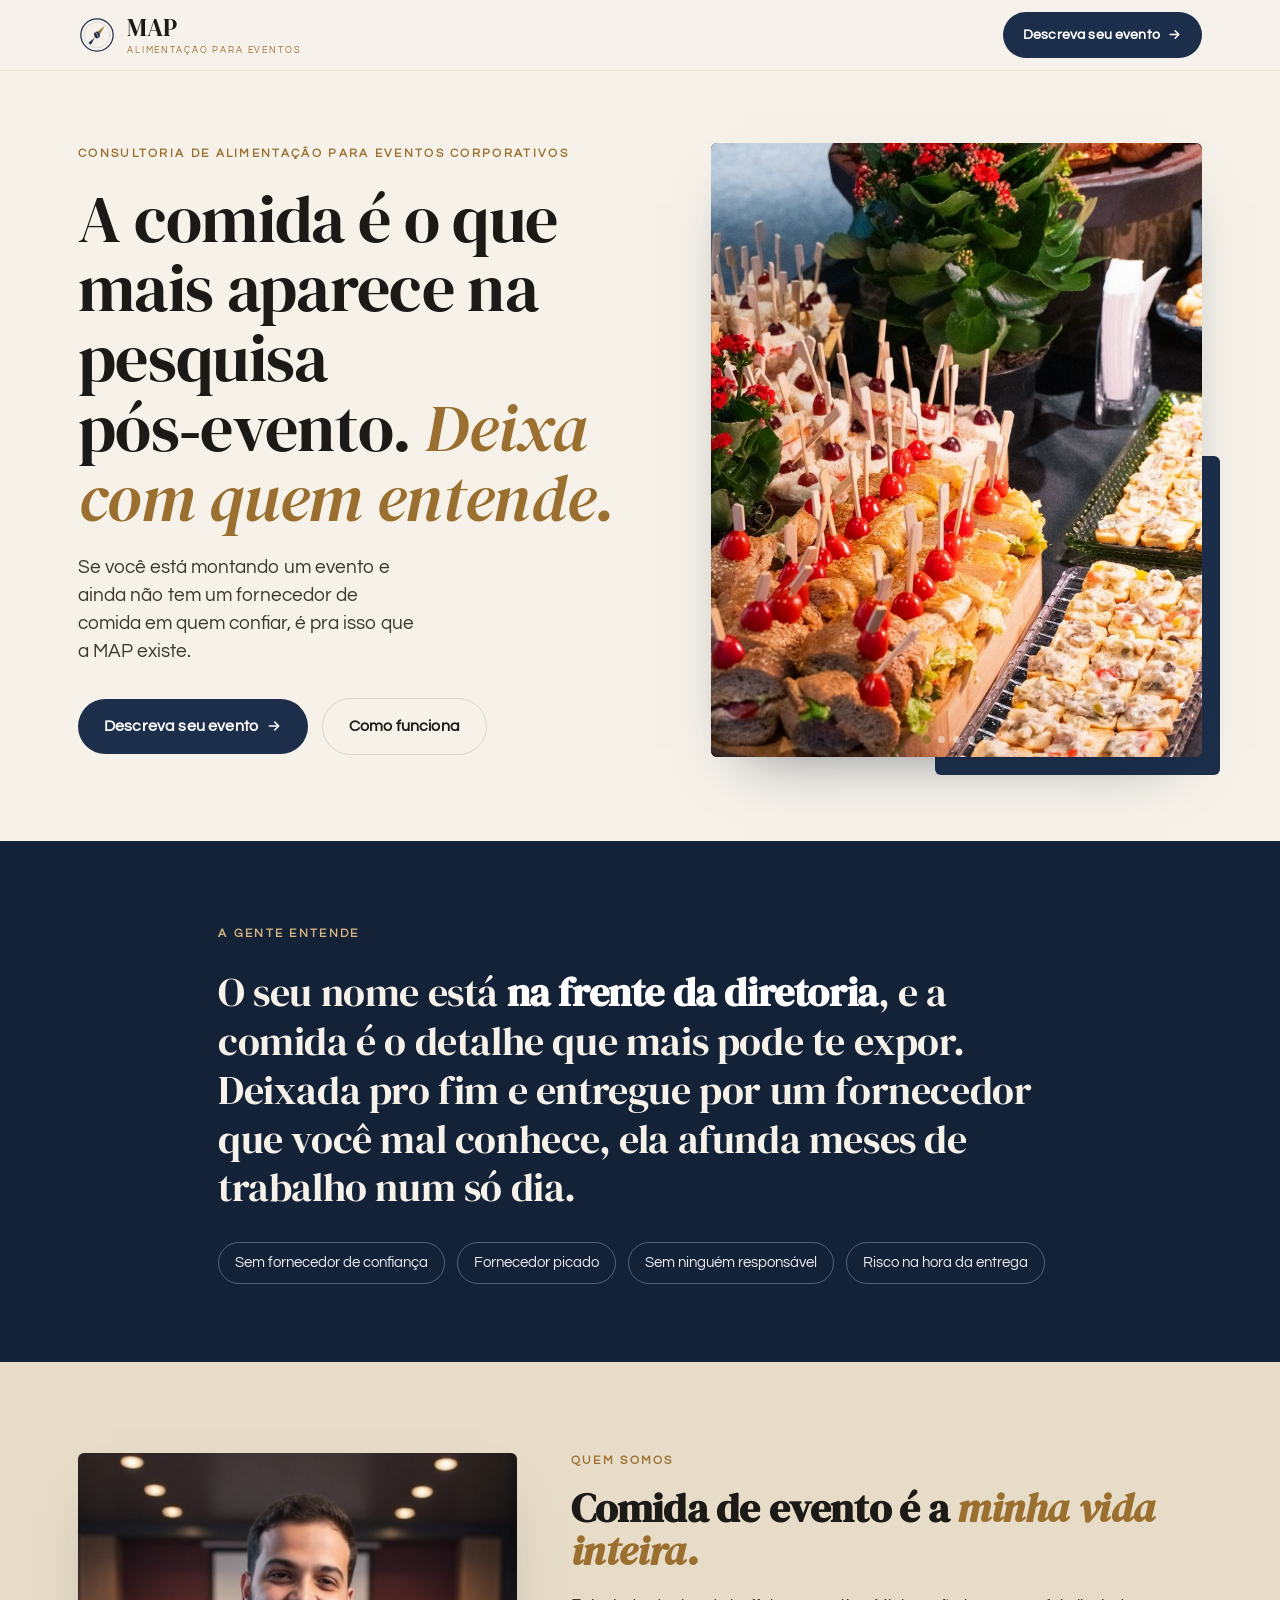
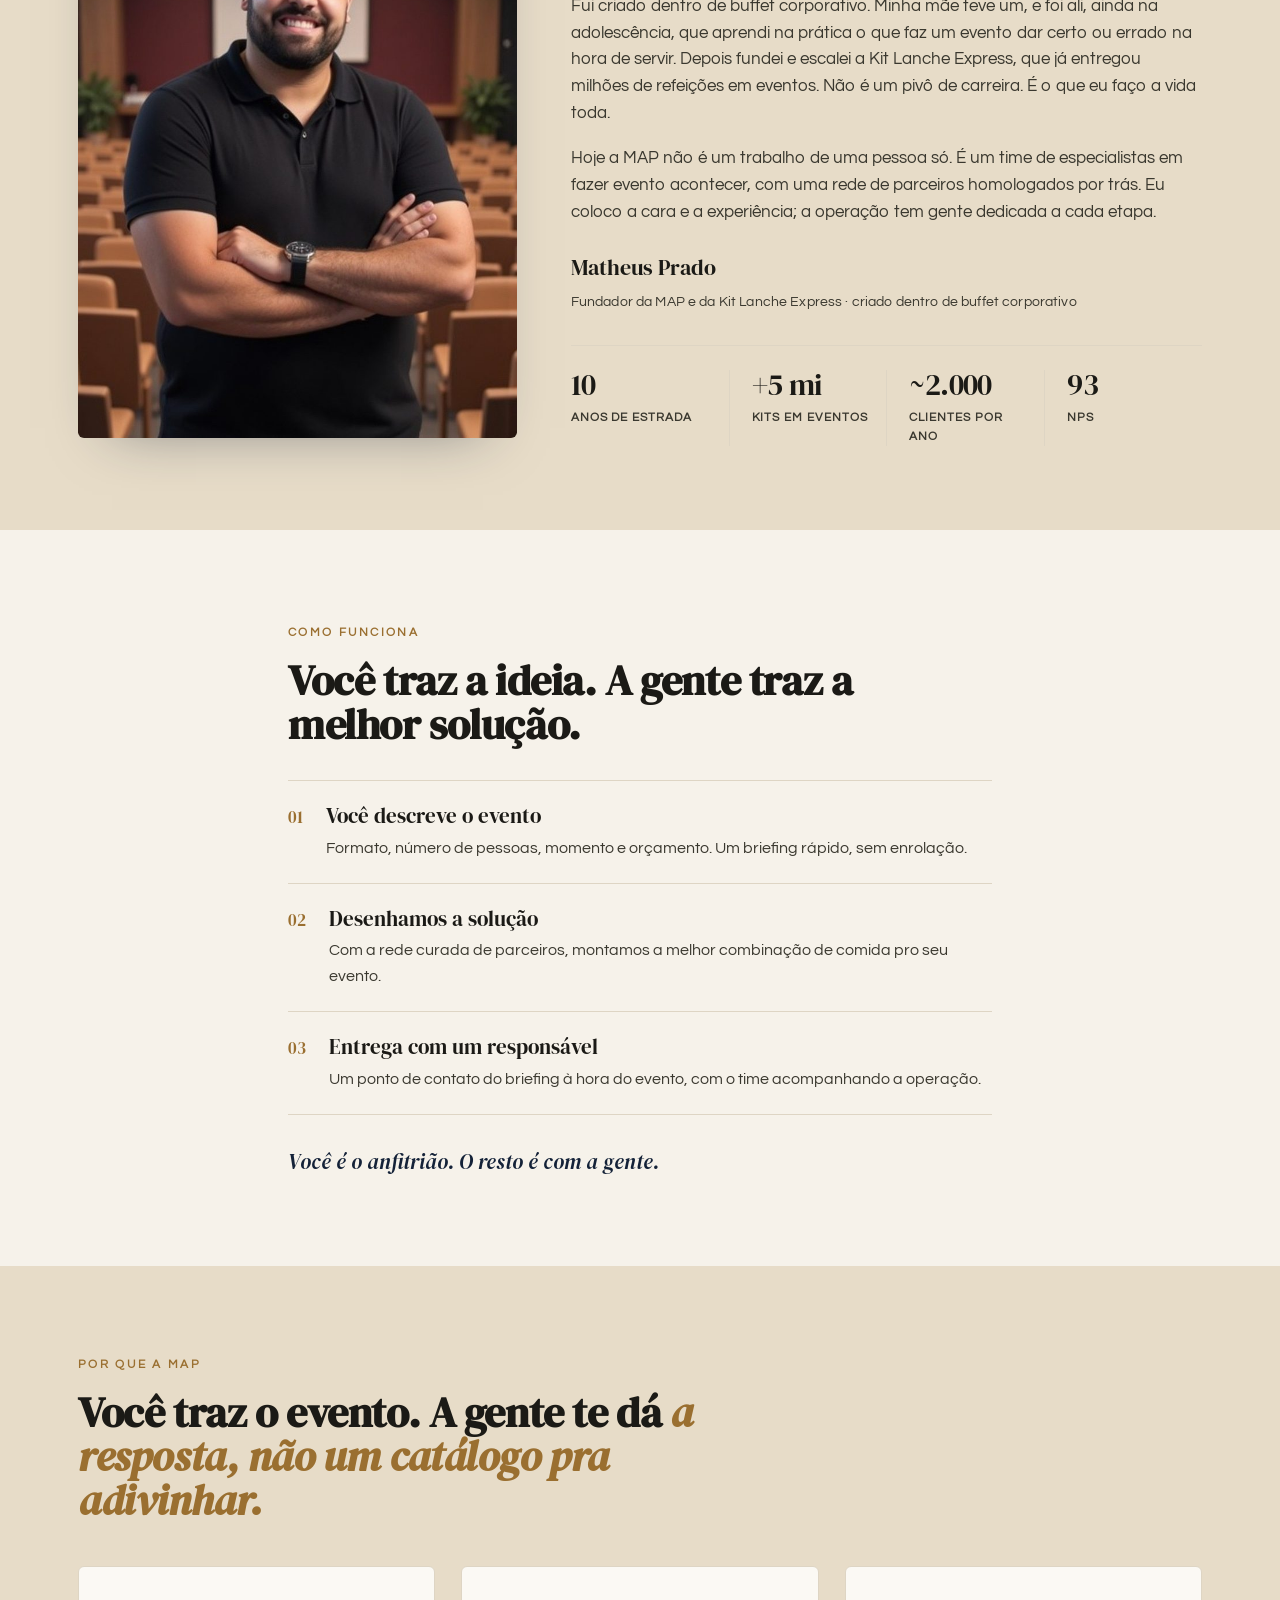
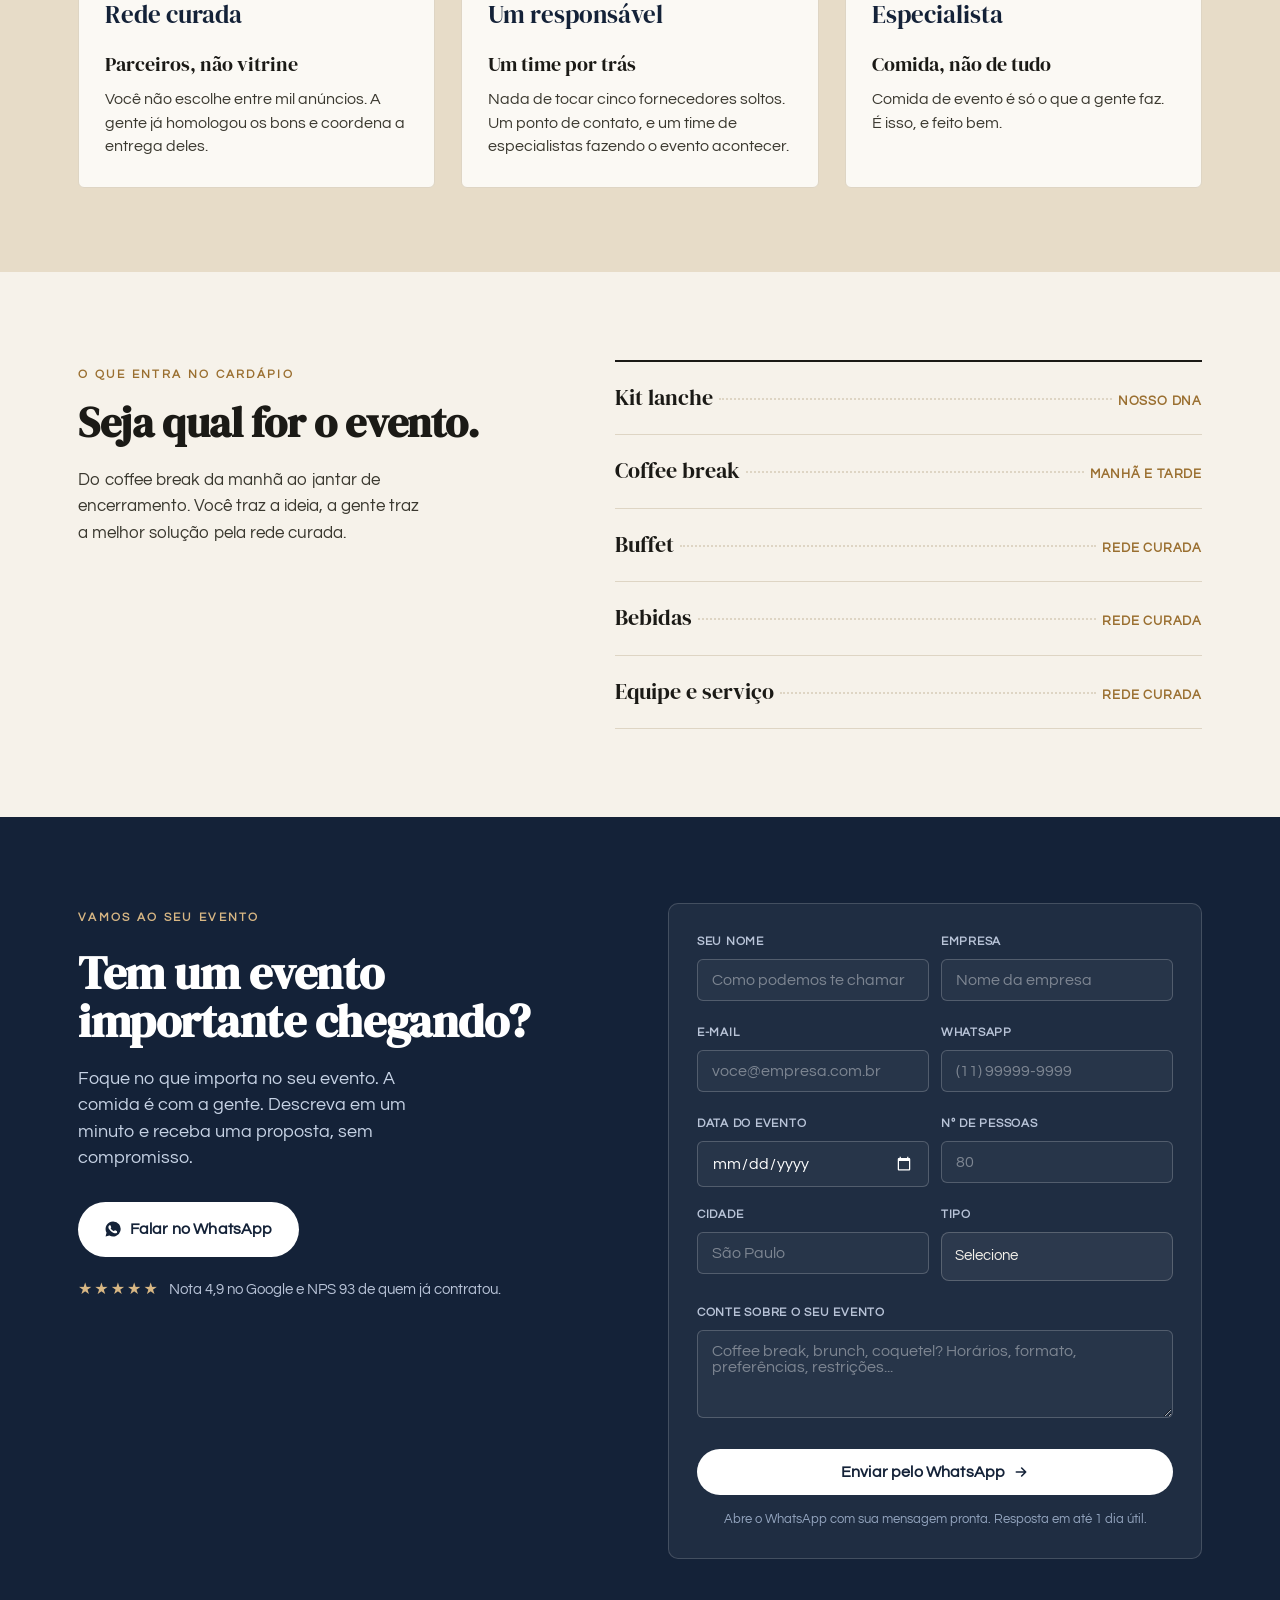
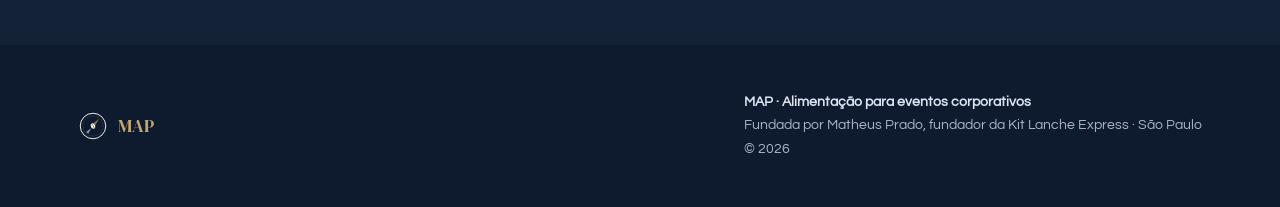
==== commit 7d441a7a: "Update index.html" ====
--- a/index.html
+++ b/index.html
@@ -228,7 +228,7 @@
   .howx__wrap{max-width:760px;}
   @media(max-width:900px){ .about__grid{grid-template-columns:1fr;gap:40px;} .about__figure{max-width:420px;} }
 .hero__title,.brand,.brand__ph,.foot__brand,.problem__q,.step__n,.step__t,.card__k,.card__t,.menu__name,.ledger__num{font-weight:400 !important;}
-.nav .brand{display:inline-flex;flex-direction:column;align-items:flex-start;gap:0;line-height:1;text-decoration:none;}.nav .brand__ph{font-family:var(--display);font-weight:400;font-size:1.55rem;color:var(--ink);letter-spacing:.01em;}.nav .brand__tagline{font-family:var(--body);font-size:.58rem;font-weight:500;letter-spacing:.2em;text-transform:uppercase;color:var(--brass);margin-top:6px;white-space:nowrap;}.about__sign{margin-top:24px;font-family:var(--display);font-size:1.4rem;color:var(--ink);}.about__role{margin-top:4px;font-size:.9rem;color:var(--ink-soft);letter-spacing:.01em;}.hero__media{position:relative;}.hero__media::after{content:"";position:absolute;right:-18px;bottom:-18px;width:58%;height:52%;background:#1C2E4A;border-radius:6px;z-index:0;}.carousel{position:relative;z-index:1;border-radius:6px;overflow:hidden;box-shadow:0 26px 60px -34px rgba(20,34,56,.6);aspect-ratio:4/5;background:#0e1622;}.cimg{position:absolute;inset:0;width:100%;height:100%;object-fit:cover;opacity:0;transition:opacity 1.1s ease;}.cimg.is-active{opacity:1;}.cdots{position:absolute;left:0;right:0;bottom:14px;display:flex;justify-content:center;gap:8px;z-index:2;}.cdot{width:7px;height:7px;border-radius:50%;background:rgba(246,242,234,.55);cursor:pointer;transition:background .3s,transform .3s;}.cdot.is-active{background:var(--brass);transform:scale(1.25);}@media(max-width:900px){.hero__media{margin-top:34px;max-width:520px;}}.nav .brand{flex-direction:row;align-items:center;gap:11px;}.brand__txt{display:flex;flex-direction:column;align-items:flex-start;}.maplogo{flex:none;display:block;}</style>
+.nav .brand{display:inline-flex;flex-direction:column;align-items:flex-start;gap:0;line-height:1;text-decoration:none;}.nav .brand__ph{font-family:var(--display);font-weight:400;font-size:1.55rem;color:var(--ink);letter-spacing:.01em;}.nav .brand__tagline{font-family:var(--body);font-size:.58rem;font-weight:500;letter-spacing:.2em;text-transform:uppercase;color:var(--brass);margin-top:6px;white-space:nowrap;}.about__sign{margin-top:24px;font-family:var(--display);font-size:1.4rem;color:var(--ink);}.about__role{margin-top:4px;font-size:.9rem;color:var(--ink-soft);letter-spacing:.01em;}.hero__media{position:relative;}.hero__media::after{content:"";position:absolute;right:-18px;bottom:-18px;width:58%;height:52%;background:#1C2E4A;border-radius:6px;z-index:0;}.carousel{position:relative;z-index:1;border-radius:6px;overflow:hidden;box-shadow:0 26px 60px -34px rgba(20,34,56,.6);aspect-ratio:4/5;background:#0e1622;}.cimg{position:absolute;inset:0;width:100%;height:100%;object-fit:cover;opacity:0;transition:opacity 1.1s ease;}.cimg.is-active{opacity:1;}.cdots{position:absolute;left:0;right:0;bottom:14px;display:flex;justify-content:center;gap:8px;z-index:2;}.cdot{width:7px;height:7px;border-radius:50%;background:rgba(246,242,234,.55);cursor:pointer;transition:background .3s,transform .3s;}.cdot.is-active{background:var(--brass);transform:scale(1.25);}@media(max-width:900px){.hero__media{margin-top:34px;max-width:520px;}}.nav .brand{flex-direction:row;align-items:center;gap:11px;}.brand__txt{display:flex;flex-direction:column;align-items:flex-start;}.maplogo{flex:none;display:block;}.field2{display:grid;grid-template-columns:1fr 1fr;gap:12px;}.form select{width:100%;font:inherit;font-size:.95rem;padding:11px 13px;border-radius:8px;border:1px solid rgba(246,242,234,.22);background:rgba(255,255,255,.06);color:#F4F1EA;appearance:none;}.form select:focus{outline:none;border-color:var(--brass);}.form select option{color:#1f2430;}.form input[type=date]{color-scheme:dark;}@media(max-width:560px){.field2{grid-template-columns:1fr;}}</style>
 </head>
 <body>
 
@@ -346,10 +346,11 @@
         <p class="final__proof"><span class="stars">★★★★★</span> Nota 4,9 no Google e NPS 93 de quem já contratou.</p>
       </div>
       <div class="form rv">
-        <div class="field"><label for="f-nome">Seu nome</label><input id="f-nome" type="text" placeholder="Como podemos te chamar" /></div>
-        <div class="field"><label for="f-empresa">Empresa</label><input id="f-empresa" type="text" placeholder="Nome da empresa" /></div>
-        <div class="field"><label for="f-evento">Evento e data</label><input id="f-evento" type="text" placeholder="Ex.: convenção, 120 pessoas, 15/08" /></div>
-        <div class="field"><label for="f-msg">O que você precisa</label><textarea id="f-msg" placeholder="Conta um pouco do que você imagina"></textarea></div>
+        <div class="field2"><div class="field"><label for="f-nome">Seu nome</label><input id="f-nome" type="text" placeholder="Como podemos te chamar" /></div><div class="field"><label for="f-empresa">Empresa</label><input id="f-empresa" type="text" placeholder="Nome da empresa" /></div></div>
+        <div class="field2"><div class="field"><label for="f-email">E-mail</label><input id="f-email" type="email" placeholder="voce@empresa.com.br" /></div><div class="field"><label for="f-tel">WhatsApp</label><input id="f-tel" type="tel" placeholder="(11) 99999-9999" /></div></div>
+        <div class="field2"><div class="field"><label for="f-data">Data do evento</label><input id="f-data" type="date" /></div><div class="field"><label for="f-pax">Nº de pessoas</label><input id="f-pax" type="number" min="1" placeholder="80" /></div></div>
+        <div class="field2"><div class="field"><label for="f-cidade">Cidade</label><input id="f-cidade" type="text" placeholder="São Paulo" /></div><div class="field"><label for="f-tipo">Tipo</label><select id="f-tipo"><option value="">Selecione</option><option>Evento pontual</option><option>Demanda recorrente</option><option>Ainda não sei</option></select></div></div>
+        <div class="field"><label for="f-msg">Conte sobre o seu evento</label><textarea id="f-msg" placeholder="Coffee break, brunch, coquetel? Horários, formato, preferências, restrições..."></textarea></div>
         <button class="btn" id="waForm" type="button">Enviar pelo WhatsApp <svg class="arw" width="16" height="16" viewBox="0 0 24 24" fill="none" stroke="currentColor" stroke-width="2.4" stroke-linecap="round" stroke-linejoin="round"><path d="M5 12h14M13 6l6 6-6 6"/></svg></button>
         <p class="form__hint">Abre o WhatsApp com sua mensagem pronta. Resposta em até 1 dia útil.</p>
       </div>
@@ -403,26 +404,59 @@
     window.open(waLink("Olá! Tenho um evento corporativo chegando e queria descrever pra receber uma proposta."), "_blank");
   });
 
+  function utm(){
+    var q = new URLSearchParams(location.search), o = {};
+    ["utm_source","utm_medium","utm_campaign","utm_term","utm_content"].forEach(function(k){
+      var v = q.get(k) || sessionStorage.getItem("map_"+k);
+      if(v){ o[k]=v; try{sessionStorage.setItem("map_"+k,v);}catch(e){} }
+    });
+    o.referrer = document.referrer || null;
+    o.pagina = location.pathname + location.search;
+    return o;
+  }
+  function dataBR(iso){
+    if(!iso) return "";
+    var p = iso.split("-"); if(p.length!==3) return iso;
+    var meses=["janeiro","fevereiro","março","abril","maio","junho","julho","agosto","setembro","outubro","novembro","dezembro"];
+    return parseInt(p[2],10)+" de "+meses[parseInt(p[1],10)-1]+" de "+p[0];
+  }
+
   document.getElementById("waForm").addEventListener("click", function(){
-    var btn  = this;
-    var nome = document.getElementById("f-nome").value.trim();
-    var emp  = document.getElementById("f-empresa").value.trim();
-    var ev   = document.getElementById("f-evento").value.trim();
-    var msg  = document.getElementById("f-msg").value.trim();
+    var btn = this;
+    var v = function(id){ var e=document.getElementById(id); return e ? e.value.trim() : ""; };
+    var nome=v("f-nome"), emp=v("f-empresa"), email=v("f-email"), tel=v("f-tel");
+    var dataISO=v("f-data"), pax=v("f-pax"), cidade=v("f-cidade"), tipo=v("f-tipo"), msg=v("f-msg");
+    var dataTxt = dataBR(dataISO);
+
+    if(!nome || (!tel && !email)){
+      alert("Preencha seu nome e ao menos um contato (WhatsApp ou e-mail).");
+      return;
+    }
+
     var t = "Olá! Quero uma proposta de alimentação para evento.\n\n";
-    if(nome) t += "Nome: " + nome + "\n";
-    if(emp)  t += "Empresa: " + emp + "\n";
-    if(ev)   t += "Evento e data: " + ev + "\n";
-    if(msg)  t += "Detalhes: " + msg + "\n";
-
-    // grava o lead antes de abrir o WhatsApp (não bloqueia se falhar)
+    if(nome)    t += "Nome: " + nome + "\n";
+    if(emp)     t += "Empresa: " + emp + "\n";
+    if(email)   t += "E-mail: " + email + "\n";
+    if(dataTxt) t += "Data do evento: " + dataTxt + "\n";
+    if(pax)     t += "Pessoas: " + pax + "\n";
+    if(cidade)  t += "Cidade: " + cidade + "\n";
+    if(tipo)    t += "Tipo: " + tipo + "\n";
+    if(msg)     t += "\nSobre o evento: " + msg + "\n";
+
+    var lead = {
+      nome: nome, empresa: emp, email: email, telefone: tel, contato: tel || email,
+      data_evento: dataTxt, pessoas: pax ? parseInt(pax,10) : null,
+      cidade: cidade, evento: tipo, mensagem: msg, origem: "site"
+    };
+    var u = utm();
+    for(var k in u){ if(u[k]) lead[k] = u[k]; }
+
     btn.disabled = true;
-    var win = window.open("", "_blank");   // abre já, para o navegador não bloquear
-    salvarLead({ nome: nome, empresa: emp, evento: ev, mensagem: msg, origem: "site" })
-      .then(function(){
-        if(win) win.location = waLink(t); else window.open(waLink(t), "_blank");
-        btn.disabled = false;
-      });
+    var win = window.open("", "_blank");
+    salvarLead(lead).then(function(){
+      if(win) win.location = waLink(t); else window.open(waLink(t), "_blank");
+      btn.disabled = false;
+    });
   });
 
   // ---- Reveal on scroll ----
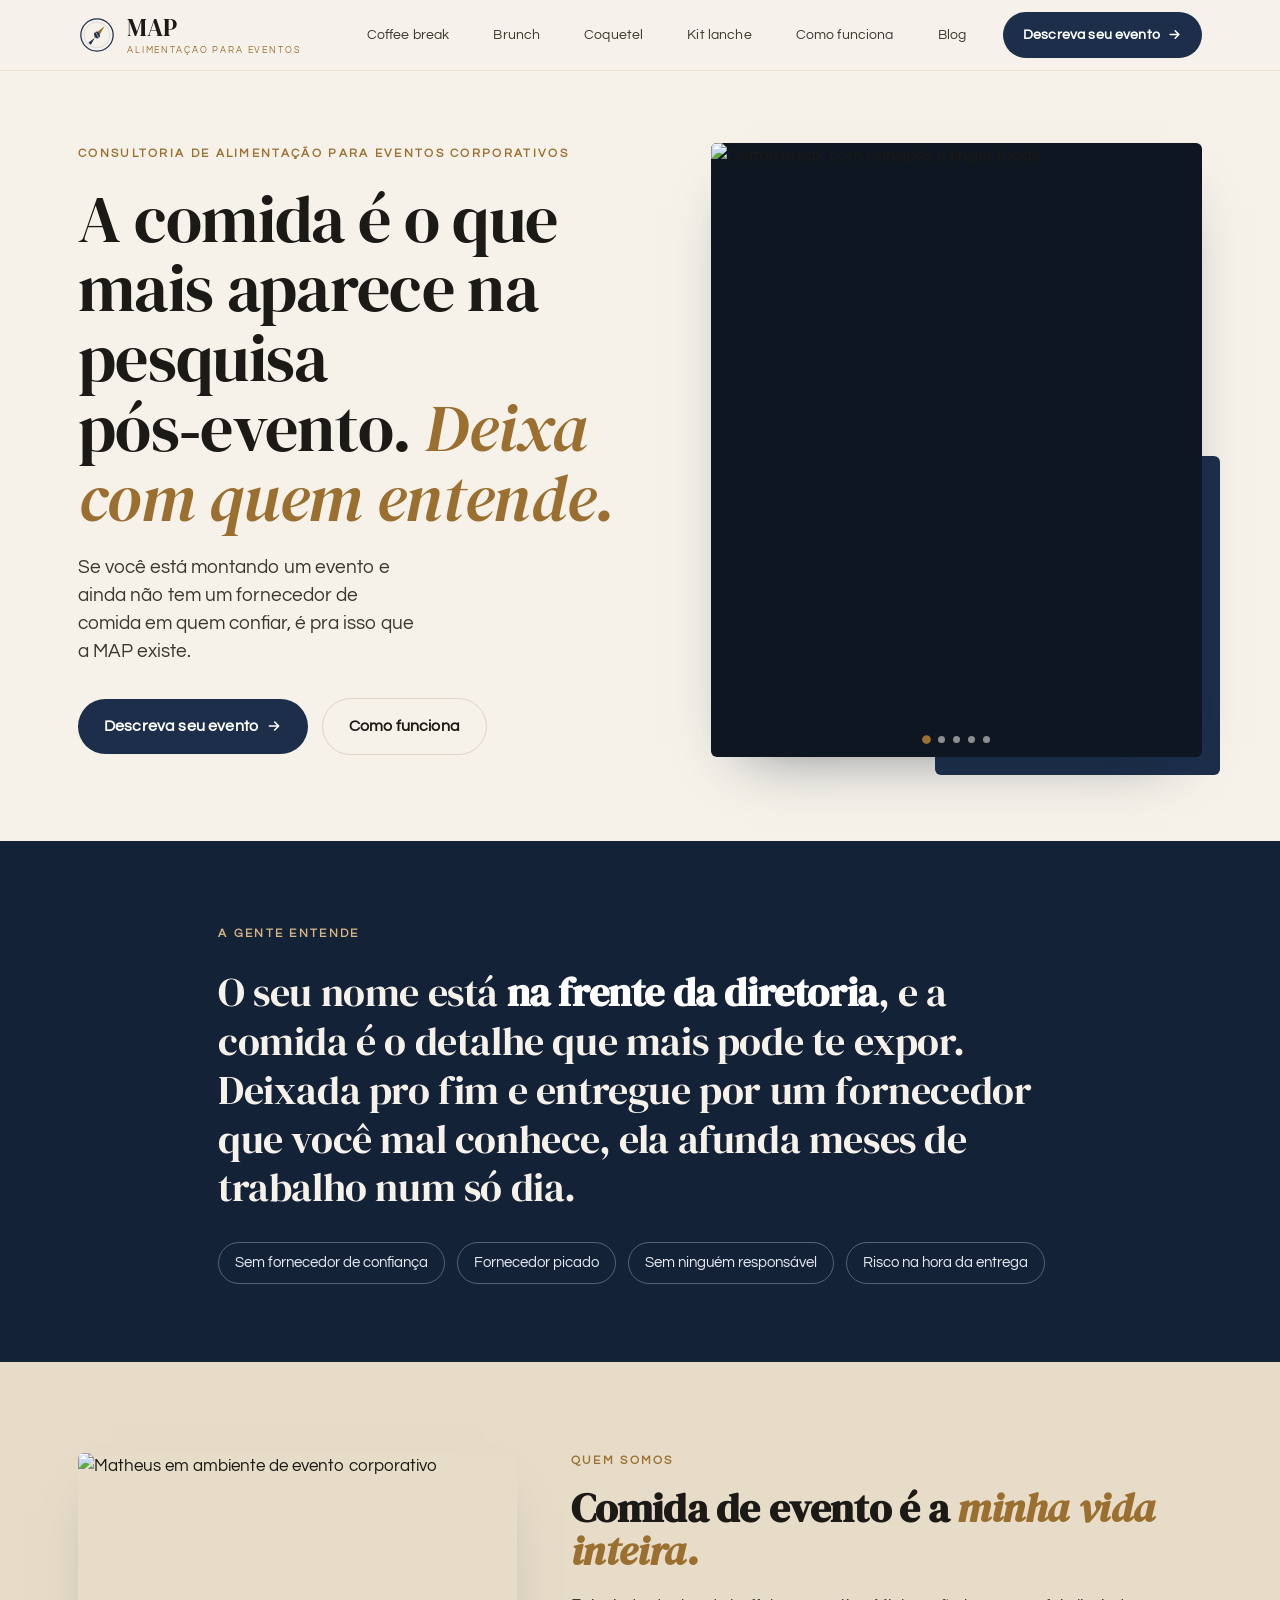
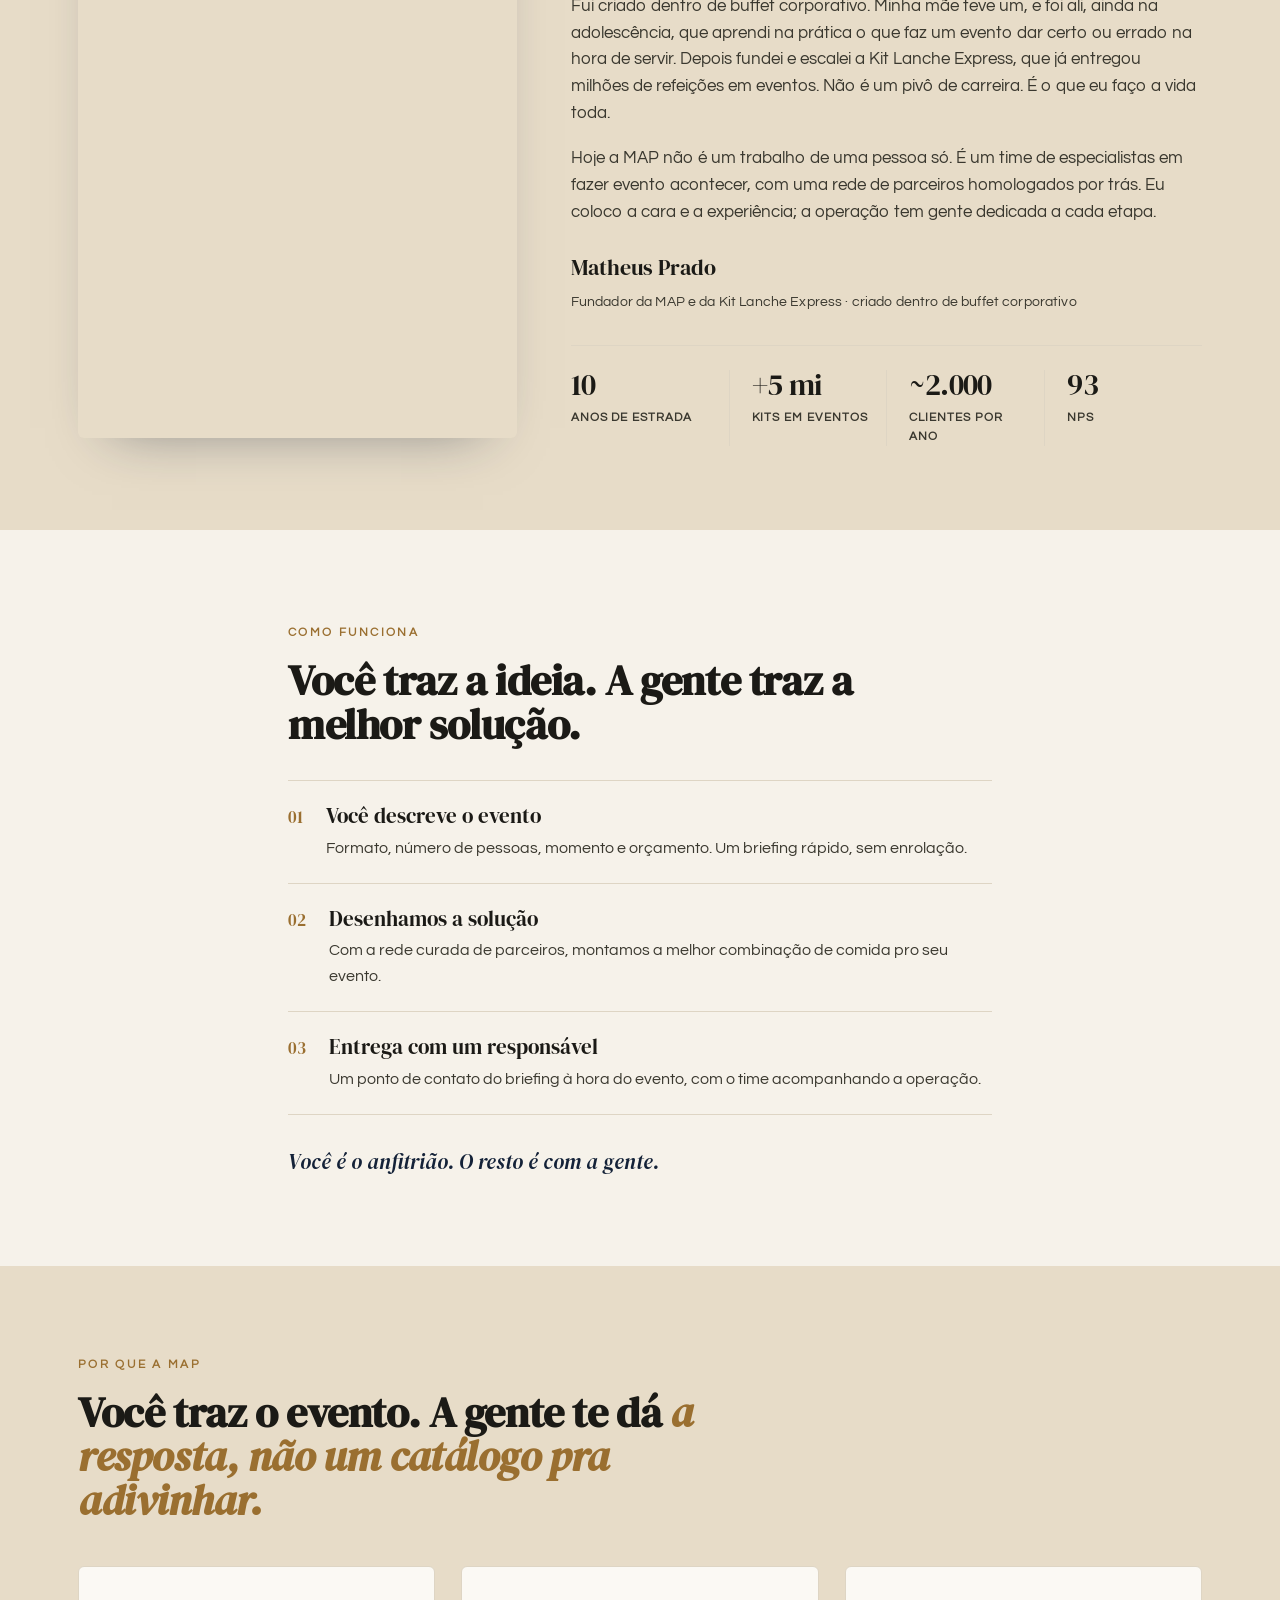
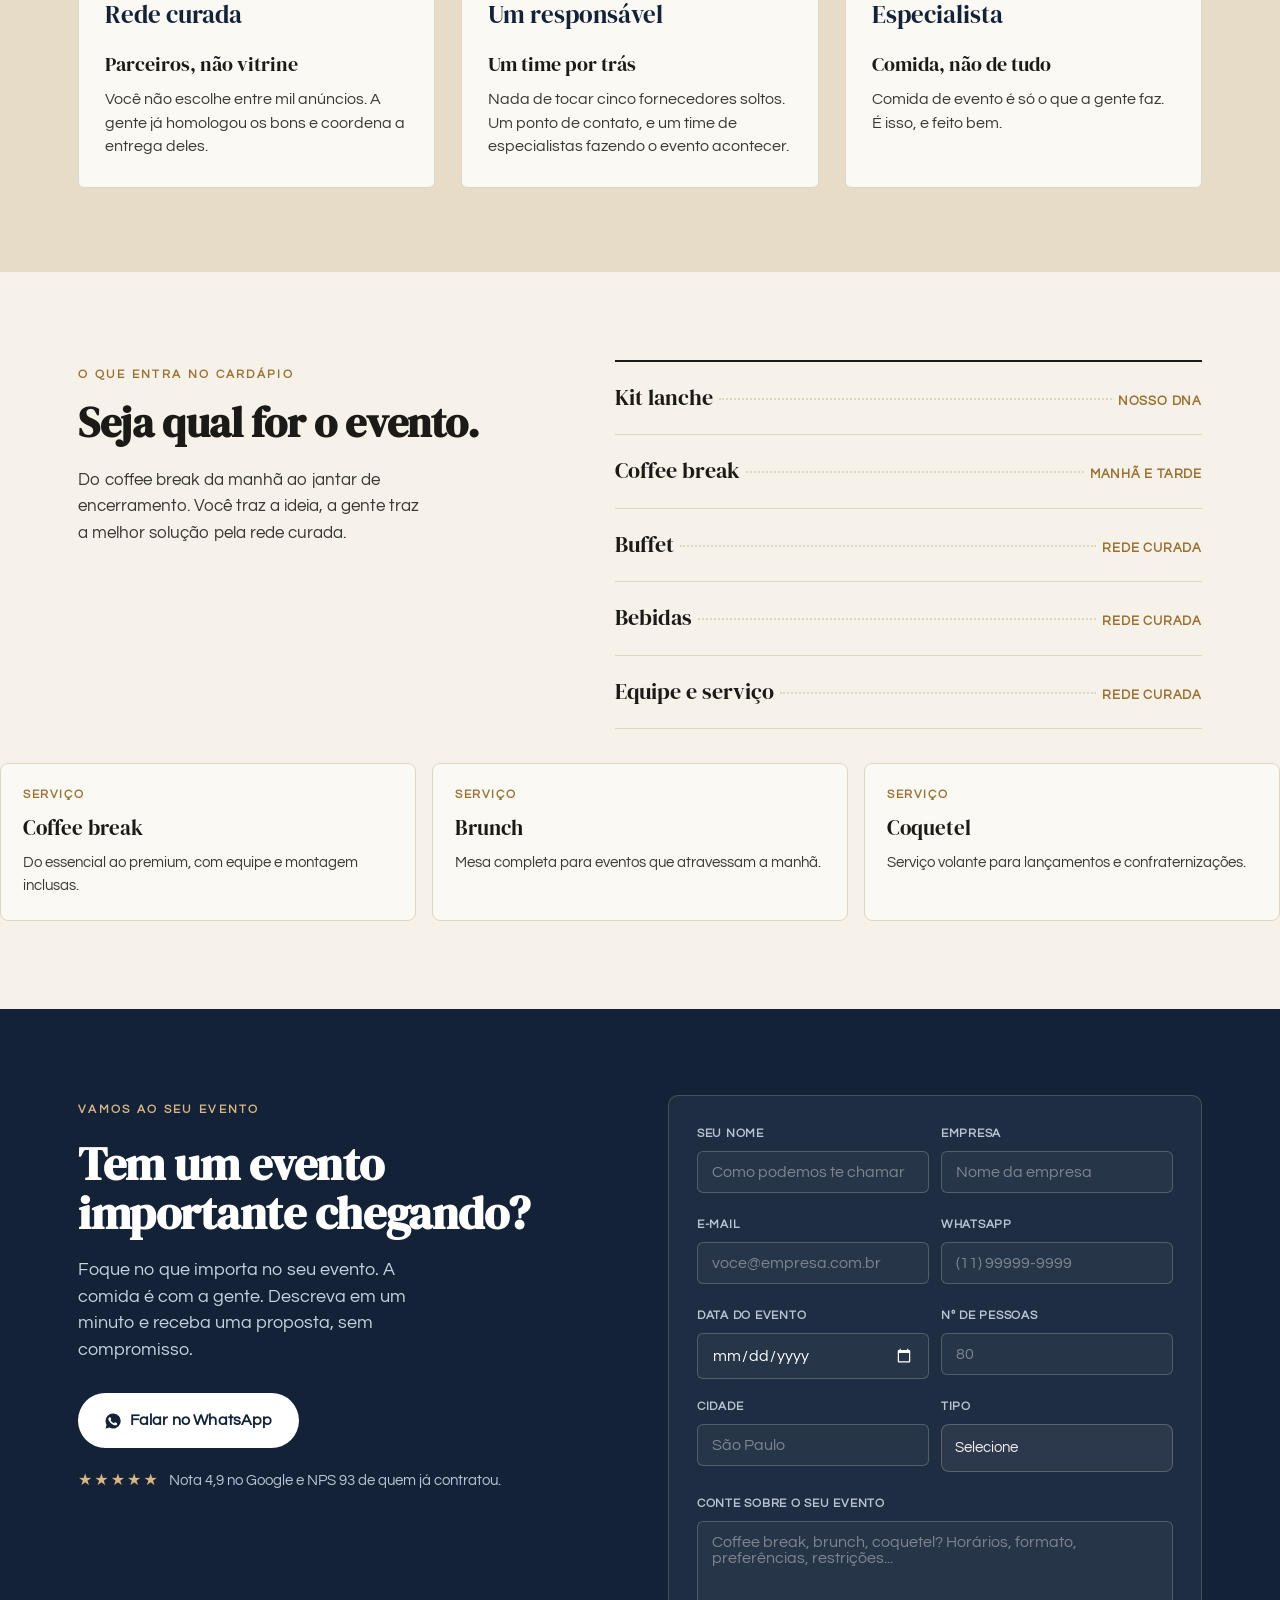
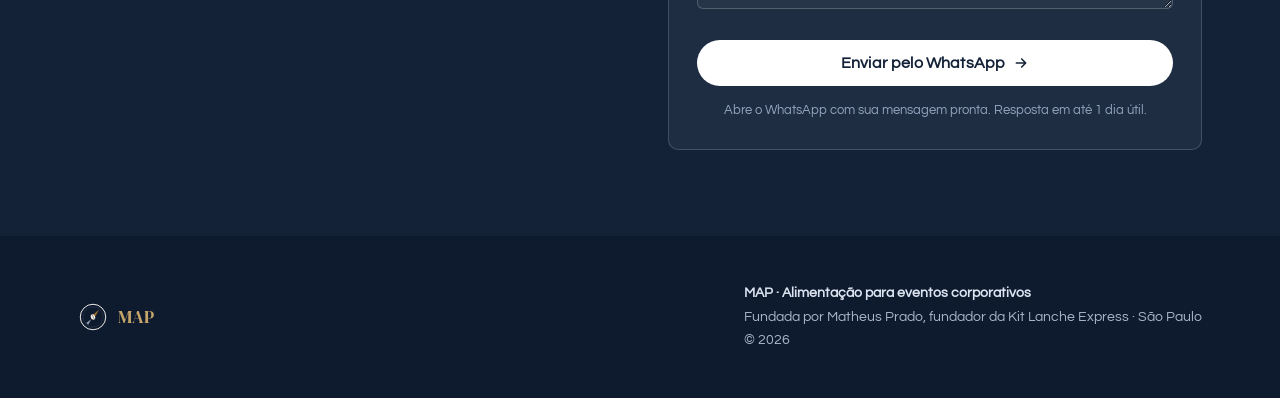
==== commit 43761bf1: "Update index.html" ====
--- a/index.html
+++ b/index.html
@@ -1,5 +1,5 @@
 <!DOCTYPE html>
-<html lang="pt-BR">
+<html lang="pt-BR" prefix="og: https://ogp.me/ns#">
 <head>
 <script>document.documentElement.className+=" js";</script>
 <meta charset="UTF-8" />
@@ -7,6 +7,78 @@
 <link rel="alternate icon" href="/favicon-32.png" sizes="32x32">
 <link rel="apple-touch-icon" href="/apple-touch-icon.png">
 <meta name="theme-color" content="#1C2E4A">
+<meta name="description" content="Consultoria de alimentação para eventos corporativos em São Paulo. Coffee break, brunch e coquetel com rede curada de fornecedores e um responsável do briefing à entrega." />
+<link rel="canonical" href="https://mapalimentacao.com.br/" />
+<meta name="robots" content="index,follow,max-image-preview:large" />
+<meta name="author" content="MAP Alimentação para Eventos" />
+<meta name="geo.region" content="BR-SP" />
+<meta name="geo.placename" content="São Paulo" />
+
+<meta property="og:type" content="website" />
+<meta property="og:site_name" content="MAP Alimentação para Eventos" />
+<meta property="og:locale" content="pt_BR" />
+<meta property="og:url" content="https://mapalimentacao.com.br/" />
+<meta property="og:title" content="MAP · Alimentação para eventos corporativos" />
+<meta property="og:description" content="Você traz o evento, a gente traz a resposta. Coffee break, brunch e coquetel com rede curada e um só responsável." />
+<meta property="og:image" content="https://mapalimentacao.com.br/og-cover.jpg" />
+<meta property="og:image:width" content="1200" />
+<meta property="og:image:height" content="630" />
+
+<meta name="twitter:card" content="summary_large_image" />
+<meta name="twitter:title" content="MAP · Alimentação para eventos corporativos" />
+<meta name="twitter:description" content="Coffee break, brunch e coquetel para eventos corporativos em São Paulo." />
+<meta name="twitter:image" content="https://mapalimentacao.com.br/og-cover.jpg" />
+
+<script type="application/ld+json">
+{
+  "@context": "https://schema.org",
+  "@graph": [
+    {
+      "@type": ["ProfessionalService","FoodEstablishment"],
+      "@id": "https://mapalimentacao.com.br/#negocio",
+      "name": "MAP Alimentação para Eventos",
+      "description": "Consultoria de alimentação para eventos corporativos: coffee break, brunch e coquetel, com rede curada de fornecedores.",
+      "url": "https://mapalimentacao.com.br/",
+      "telephone": "+55-11-95082-7474",
+      "image": "https://mapalimentacao.com.br/og-cover.jpg",
+      "priceRange": "$$",
+      "areaServed": [
+        {"@type":"City","name":"São Paulo"},
+        {"@type":"State","name":"São Paulo"}
+      ],
+      "address": {"@type":"PostalAddress","addressLocality":"São Paulo","addressRegion":"SP","addressCountry":"BR"},
+      "founder": {"@type":"Person","name":"Matheus Prado","jobTitle":"Fundador"},
+      "aggregateRating": {"@type":"AggregateRating","ratingValue":"4.9","bestRating":"5","ratingCount":"400"},
+      "hasOfferCatalog": {
+        "@type":"OfferCatalog","name":"Serviços de alimentação para eventos",
+        "itemListElement":[
+          {"@type":"Offer","itemOffered":{"@type":"Service","name":"Coffee break corporativo"}},
+          {"@type":"Offer","itemOffered":{"@type":"Service","name":"Brunch corporativo"}},
+          {"@type":"Offer","itemOffered":{"@type":"Service","name":"Coquetel corporativo"}},
+          {"@type":"Offer","itemOffered":{"@type":"Service","name":"Kit lanche para eventos"}}
+        ]
+      }
+    },
+    {
+      "@type": "FAQPage",
+      "@id": "https://mapalimentacao.com.br/#faq",
+      "mainEntity": [
+        {"@type":"Question","name":"Quanto custa um coffee break para evento corporativo?",
+          "acceptedAnswer":{"@type":"Answer","text":"O valor por pessoa varia conforme o cardápio, a quantidade de participantes e a região da entrega. Descreva o evento e você recebe uma proposta com opções e valores."}},
+        {"@type":"Question","name":"Qual o mínimo de pessoas para contratar?",
+          "acceptedAnswer":{"@type":"Answer","text":"Trabalhamos a partir de 30 pessoas em São Paulo capital. Outras regiões sob consulta."}},
+        {"@type":"Question","name":"Vocês emitem nota fiscal?",
+          "acceptedAnswer":{"@type":"Answer","text":"Sim. Os valores apresentados já incluem nota fiscal, e a proposta traz as condições de pagamento por escrito."}},
+        {"@type":"Question","name":"Com quanto tempo de antecedência preciso fechar?",
+          "acceptedAnswer":{"@type":"Answer","text":"O ideal é a partir de sete dias. Para demandas urgentes, consulte a disponibilidade da data."}},
+        {"@type":"Question","name":"É possível atender restrições alimentares?",
+          "acceptedAnswer":{"@type":"Answer","text":"Sim. Cada cardápio é um ponto de partida e pode ser ajustado para restrições como sem glúten, sem lactose e vegetariano."}}
+      ]
+    }
+  ]
+}
+</script>
+
 
 <meta name="viewport" content="width=device-width, initial-scale=1.0" />
 <title>MAP · Alimentação para eventos corporativos</title>
@@ -14,228 +86,14 @@
 <link rel="preconnect" href="https://fonts.googleapis.com" />
 <link rel="preconnect" href="https://fonts.gstatic.com" crossorigin />
 <link href="https://fonts.googleapis.com/css2?family=DM+Serif+Display:ital@0;1&family=Questrial&display=swap" rel="stylesheet" />
-<style>
-  :root{
-    --ink:#1B1A16;
-    --ink-soft:#3A382F;
-    --paper:#F6F2EA;
-    --paper-2:#FBF9F4;
-    --green:#1C2E4A;
-    --green-deep:#142238;
-    --pine:#142238;
-    --pine-2:#0E1A2E;
-    --kraft:#E7DCC8;
-    --brass:#9A6F30;
-    --brass-lt:#D8B784;
-    --line:#DED5C4;
-    --line-soft:#E9E1D2;
-    --display:"DM Serif Display",Georgia,serif;
-    --body:"Questrial",system-ui,-apple-system,Segoe UI,sans-serif;
-    --maxw:1180px;
-  }
-
-  *{box-sizing:border-box;}
-  html{scroll-behavior:smooth;}
-  body{
-    margin:0;
-    font-family:var(--body);
-    background:var(--paper);
-    color:var(--ink);
-    -webkit-font-smoothing:antialiased;
-    text-rendering:optimizeLegibility;
-    font-size:17px;
-    line-height:1.6;
-  }
-  h1,h2,h3{font-family:var(--display);font-weight:600;line-height:1.05;margin:0;letter-spacing:-.01em;}
-  p{margin:0;}
-  a{color:inherit;}
-  img{display:block;max-width:100%;}
-
-  .wrap{max-width:var(--maxw);margin:0 auto;padding:0 28px;}
-
-  .eyebrow{
-    font-family:var(--body);
-    font-size:.72rem;
-    font-weight:600;
-    letter-spacing:.2em;
-    text-transform:uppercase;
-    color:var(--brass);
-  }
-
-  .btn{
-    display:inline-flex;align-items:center;gap:.5em;
-    font-family:var(--body);font-weight:600;font-size:.98rem;
-    background:var(--green);color:#fff;
-    padding:15px 26px;border-radius:999px;
-    text-decoration:none;border:none;cursor:pointer;
-    transition:background .18s ease, transform .18s ease;
-    letter-spacing:.01em;
-  }
-  .btn:hover{background:var(--green-deep);transform:translateY(-1px);}
-  .btn:focus-visible{outline:3px solid var(--pine);outline-offset:3px;}
-  .btn--ghost{background:transparent;color:var(--ink);border:1.5px solid var(--line);}
-  .btn--ghost:hover{background:#fff;border-color:var(--ink);transform:translateY(-1px);}
-  .btn--light{background:#fff;color:var(--pine);}
-  .btn--light:hover{background:var(--kraft);}
-  .btn .arw{transition:transform .18s ease;}
-  .btn:hover .arw{transform:translateX(3px);}
-
-  /* NAV */
-  .nav{position:sticky;top:0;z-index:50;background:rgba(246,242,234,.86);backdrop-filter:blur(10px);border-bottom:1px solid var(--line-soft);}
-  .nav__in{display:flex;align-items:center;justify-content:space-between;height:70px;}
-  .brand{font-family:var(--display);font-weight:600;font-size:1.24rem;letter-spacing:-.02em;color:var(--ink);text-decoration:none;}
-  .brand b{color:var(--brass);font-weight:600;}
-  .nav .btn{padding:11px 20px;font-size:.9rem;}
-  @media(max-width:620px){ .nav__cta-label{display:none;} .nav .btn{padding:11px;width:44px;height:44px;justify-content:center;} }
-
-  /* HERO */
-  .hero{padding:72px 0 84px;}
-  .hero__grid{display:grid;grid-template-columns:1.08fr .92fr;gap:56px;align-items:center;}
-  .hero__title{font-size:clamp(2.5rem,5.2vw,4.15rem);font-weight:600;}
-  .hero__title .accent{font-style:italic;color:var(--brass);}
-  .hero__sub{margin-top:22px;font-size:1.16rem;color:var(--ink-soft);max-width:34ch;line-height:1.5;}
-  .hero__cta{margin-top:32px;display:flex;gap:14px;flex-wrap:wrap;align-items:center;}
-  .hero__eyebrow{margin-bottom:20px;display:block;}
-
-  .figure{position:relative;}
-  .figure__panel{position:absolute;inset:auto 0 0 auto;width:88%;height:92%;background:var(--pine);border-radius:6px;top:8%;right:-14px;}
-  .figure__img{position:relative;border-radius:6px;overflow:hidden;box-shadow:0 26px 60px -30px rgba(20,34,56,.55);}
-  .figure__img img{width:100%;height:100%;object-fit:cover;object-position:center 22%;aspect-ratio:4/5;}
-  .figure__tag{position:absolute;left:-14px;bottom:26px;background:var(--paper-2);border:1px solid var(--line);padding:10px 16px;border-radius:4px;font-size:.8rem;font-weight:600;color:var(--pine);box-shadow:0 12px 30px -18px rgba(0,0,0,.4);z-index:3;}
-  .figure__tag span{color:var(--brass);}
-
-  /* STATS LEDGER */
-  .ledger{margin-top:46px;border-top:1px solid var(--line);padding-top:24px;display:flex;flex-wrap:wrap;}
-  .ledger__cell{flex:1 1 22%;padding-right:18px;position:relative;}
-  .ledger__cell + .ledger__cell{padding-left:22px;border-left:1px solid var(--line);}
-  .ledger__num{font-family:var(--display);font-size:1.9rem;font-weight:600;color:var(--ink);line-height:1;letter-spacing:-.02em;}
-  .ledger__lab{margin-top:8px;font-size:.74rem;font-weight:600;letter-spacing:.08em;text-transform:uppercase;color:var(--ink-soft);}
-  @media(max-width:520px){ .ledger{gap:20px 0;border-top:none;padding-top:8px;} .ledger__cell{flex-basis:42%;} .ledger__cell:nth-child(3){border-left:none;padding-left:0;} }
-
-  /* PROBLEMA */
-  .problem{background:var(--pine);color:var(--paper);padding:78px 0;}
-  .problem__in{max-width:900px;}
-  .problem .eyebrow{color:#D8B784;}
-  .problem__q{font-family:var(--display);font-size:clamp(1.7rem,3.3vw,2.5rem);font-weight:500;line-height:1.22;margin-top:22px;letter-spacing:-.01em;}
-  .problem__q b{color:#fff;font-weight:600;}
-  .problem__list{margin-top:30px;display:flex;flex-wrap:wrap;gap:12px;}
-  .chip{border:1px solid rgba(255,255,255,.28);color:#E8ECF3;padding:8px 16px;border-radius:999px;font-size:.92rem;font-weight:500;}
-
-  /* COMO FUNCIONA */
-  .how{padding:88px 0;}
-  .how__grid{display:grid;grid-template-columns:.82fr 1.18fr;gap:60px;align-items:center;}
-  .how__figure{position:relative;border-radius:6px;overflow:hidden;box-shadow:0 24px 55px -34px rgba(20,34,56,.5);}
-  .how__figure img{width:100%;aspect-ratio:3/4;object-fit:cover;object-position:center 18%;}
-  .how__figure::after{content:"";position:absolute;inset:0;background:linear-gradient(180deg,transparent 55%,rgba(20,34,56,.32));}
-  .how__head{margin-bottom:8px;}
-  .how__title{font-size:clamp(1.9rem,3.4vw,2.6rem);margin-top:14px;}
-  .steps{margin-top:34px;display:flex;flex-direction:column;}
-  .step{display:grid;grid-template-columns:auto 1fr;gap:22px;padding:22px 0;border-top:1px solid var(--line);align-items:baseline;}
-  .step:last-child{border-bottom:1px solid var(--line);}
-  .step__n{font-family:var(--display);font-size:1.05rem;font-weight:600;color:var(--brass);letter-spacing:.02em;}
-  .step__t{font-family:var(--display);font-size:1.32rem;font-weight:600;line-height:1.2;}
-  .step__d{margin-top:6px;color:var(--ink-soft);font-size:1.02rem;}
-  .how__close{margin-top:30px;font-family:var(--display);font-style:italic;font-size:1.3rem;color:var(--pine);}
-
-  /* POR QUE */
-  .why{background:var(--kraft);padding:84px 0;}
-  .why__head{max-width:640px;margin-bottom:44px;}
-  .why__title{font-size:clamp(1.9rem,3.4vw,2.6rem);margin-top:14px;}
-  .why__title i{font-style:italic;color:var(--brass);}
-  .why__grid{display:flex;flex-wrap:wrap;gap:26px;}
-  .card{flex:1 1 260px;background:var(--paper-2);border:1px solid var(--line);border-radius:6px;padding:28px 26px;}
-  .card__k{font-family:var(--display);font-size:1.55rem;font-weight:600;color:var(--pine);}
-  .card__t{margin-top:14px;font-family:var(--display);font-size:1.22rem;font-weight:600;}
-  .card__d{margin-top:8px;color:var(--ink-soft);font-size:.98rem;line-height:1.5;}
-  @media(max-width:760px){ .why__grid{flex-direction:column;} }
-
-  /* ESCOPO / MENU */
-  .scope{padding:88px 0;}
-  .scope__grid{display:grid;grid-template-columns:.9fr 1.1fr;gap:56px;align-items:start;}
-  .scope__title{font-size:clamp(1.9rem,3.4vw,2.6rem);margin-top:14px;}
-  .scope__note{margin-top:22px;color:var(--ink-soft);font-size:1.08rem;line-height:1.55;max-width:38ch;}
-  .menu{border-top:2px solid var(--ink);}
-  .menu__row{display:flex;align-items:baseline;gap:6px;padding:19px 0;border-bottom:1px solid var(--line);}
-  .menu__name{font-family:var(--display);font-size:1.35rem;font-weight:600;white-space:nowrap;}
-  .menu__lead{flex:1;border-bottom:2px dotted var(--line);transform:translateY(-5px);}
-  .menu__meta{font-size:.82rem;font-weight:600;letter-spacing:.06em;text-transform:uppercase;color:var(--brass);white-space:nowrap;}
-
-  /* CTA FINAL */
-  .final{background:var(--pine);color:var(--paper);padding:86px 0;}
-  .final__grid{display:grid;grid-template-columns:1fr 1fr;gap:56px;align-items:start;}
-  .final .eyebrow{color:#D8B784;}
-  .final__title{font-size:clamp(2rem,3.8vw,2.9rem);font-weight:600;margin-top:18px;color:#fff;}
-  .final__sub{margin-top:20px;color:#C6D2E4;font-size:1.1rem;max-width:36ch;line-height:1.5;}
-  .final__wa{margin-top:30px;}
-  .final__proof{margin-top:20px;display:flex;align-items:center;gap:9px;font-size:.92rem;color:#B9C4D8;}
-  .final__proof .stars{color:var(--brass-lt);letter-spacing:2px;font-size:1rem;}
-  .form{background:rgba(255,255,255,.05);border:1px solid rgba(255,255,255,.16);border-radius:10px;padding:28px;}
-  .field{margin-bottom:16px;}
-  .field:last-of-type{margin-bottom:22px;}
-  .field label{display:block;font-size:.78rem;font-weight:600;letter-spacing:.06em;text-transform:uppercase;color:#B9C4D8;margin-bottom:7px;}
-  .field input,.field textarea{
-    width:100%;font-family:var(--body);font-size:1rem;color:#fff;
-    background:rgba(255,255,255,.04);border:1px solid rgba(255,255,255,.2);
-    border-radius:6px;padding:12px 14px;transition:border-color .15s ease,background .15s ease;
-  }
-  .field input::placeholder,.field textarea::placeholder{color:rgba(255,255,255,.4);}
-  .field input:focus,.field textarea:focus{outline:none;border-color:#C7A66A;background:rgba(255,255,255,.08);}
-  .field textarea{resize:vertical;min-height:88px;}
-  .form .btn{width:100%;justify-content:center;background:#fff;color:var(--pine);}
-  .form .btn:hover{background:var(--kraft);}
-  .form__hint{margin-top:14px;font-size:.82rem;color:#93A4BE;text-align:center;}
-
-  /* FOOTER */
-  .foot{background:var(--pine-2);color:#A9B6C9;padding:46px 0;}
-  .foot__in{display:flex;flex-wrap:wrap;gap:18px;justify-content:space-between;align-items:center;}
-  .foot__brand{font-family:var(--display);font-size:1.15rem;color:#fff;font-weight:600;}
-  .foot__brand span{color:#C7A66A;}
-  .foot__meta{font-size:.86rem;line-height:1.7;}
-  .foot__meta b{color:#DCE4F0;font-weight:600;}
-
-  /* reveal */
-  .rv{opacity:1;transform:none;}
-  html.js .rv{opacity:0;transform:translateY(14px);transition:opacity .7s ease,transform .7s ease;}
-  html.js .rv.in{opacity:1;transform:none;}
-
-  @media(max-width:900px){
-    .hero__grid,.how__grid,.scope__grid,.final__grid{grid-template-columns:1fr;gap:44px;}
-    .how__figure{max-width:420px;}
-    .hero{padding:52px 0 64px;}
-    .figure__tag{left:16px;}
-  }
-  @media(prefers-reduced-motion:reduce){
-    html{scroll-behavior:auto;}
-    html.js .rv{opacity:1;transform:none;transition:none;}
-    *{transition:none !important;}
-  }
-
-  /* founder-led additions */
-  .brand{display:flex;align-items:baseline;gap:8px;text-decoration:none;}
-  .brand__ph{font-family:var(--display);font-weight:600;font-size:1.22rem;color:var(--ink);letter-spacing:-.02em;}
-  .brand__tag{font-family:var(--body);font-size:.6rem;font-weight:600;letter-spacing:.14em;text-transform:uppercase;color:var(--brass);border:1px solid var(--line);padding:2px 7px;border-radius:4px;}
-  .hero__by{margin-top:26px;display:flex;align-items:flex-start;gap:11px;font-size:.94rem;color:var(--ink-soft);max-width:46ch;line-height:1.45;}
-  .hero__by .dot{width:6px;height:6px;border-radius:50%;background:var(--brass);flex:none;margin-top:7px;}
-  .hero__by b{color:var(--ink);font-weight:600;}
-  .about{background:var(--kraft);padding:84px 0;}
-  .about__grid{display:grid;grid-template-columns:.82fr 1.18fr;gap:54px;align-items:center;}
-  .about__figure{position:relative;border-radius:6px;overflow:hidden;box-shadow:0 24px 55px -34px rgba(20,34,56,.5);}
-  .about__figure img{width:100%;aspect-ratio:3/4;object-fit:cover;object-position:center 16%;}
-  .about__title{font-size:clamp(1.9rem,3.4vw,2.55rem);margin-top:14px;}
-  .about__title i{font-style:italic;color:var(--brass);}
-  .about__p{margin-top:20px;color:var(--ink-soft);font-size:1.05rem;line-height:1.6;}
-  .about .ledger{margin-top:32px;}
-  .howx__wrap{max-width:760px;}
-  @media(max-width:900px){ .about__grid{grid-template-columns:1fr;gap:40px;} .about__figure{max-width:420px;} }
-.hero__title,.brand,.brand__ph,.foot__brand,.problem__q,.step__n,.step__t,.card__k,.card__t,.menu__name,.ledger__num{font-weight:400 !important;}
-.nav .brand{display:inline-flex;flex-direction:column;align-items:flex-start;gap:0;line-height:1;text-decoration:none;}.nav .brand__ph{font-family:var(--display);font-weight:400;font-size:1.55rem;color:var(--ink);letter-spacing:.01em;}.nav .brand__tagline{font-family:var(--body);font-size:.58rem;font-weight:500;letter-spacing:.2em;text-transform:uppercase;color:var(--brass);margin-top:6px;white-space:nowrap;}.about__sign{margin-top:24px;font-family:var(--display);font-size:1.4rem;color:var(--ink);}.about__role{margin-top:4px;font-size:.9rem;color:var(--ink-soft);letter-spacing:.01em;}.hero__media{position:relative;}.hero__media::after{content:"";position:absolute;right:-18px;bottom:-18px;width:58%;height:52%;background:#1C2E4A;border-radius:6px;z-index:0;}.carousel{position:relative;z-index:1;border-radius:6px;overflow:hidden;box-shadow:0 26px 60px -34px rgba(20,34,56,.6);aspect-ratio:4/5;background:#0e1622;}.cimg{position:absolute;inset:0;width:100%;height:100%;object-fit:cover;opacity:0;transition:opacity 1.1s ease;}.cimg.is-active{opacity:1;}.cdots{position:absolute;left:0;right:0;bottom:14px;display:flex;justify-content:center;gap:8px;z-index:2;}.cdot{width:7px;height:7px;border-radius:50%;background:rgba(246,242,234,.55);cursor:pointer;transition:background .3s,transform .3s;}.cdot.is-active{background:var(--brass);transform:scale(1.25);}@media(max-width:900px){.hero__media{margin-top:34px;max-width:520px;}}.nav .brand{flex-direction:row;align-items:center;gap:11px;}.brand__txt{display:flex;flex-direction:column;align-items:flex-start;}.maplogo{flex:none;display:block;}.field2{display:grid;grid-template-columns:1fr 1fr;gap:12px;}.form select{width:100%;font:inherit;font-size:.95rem;padding:11px 13px;border-radius:8px;border:1px solid rgba(246,242,234,.22);background:rgba(255,255,255,.06);color:#F4F1EA;appearance:none;}.form select:focus{outline:none;border-color:var(--brass);}.form select option{color:#1f2430;}.form input[type=date]{color-scheme:dark;}@media(max-width:560px){.field2{grid-template-columns:1fr;}}</style>
+<link rel="stylesheet" href="/styles.css">
 </head>
 <body>
 
 <!-- Marca: MAP Alimentação para Eventos -->
 <header class="nav">
   <div class="wrap nav__in">
-    <a class="brand" href="#top"><svg class="maplogo" width="38" height="38" viewBox="-40 -40 80 80" xmlns="http://www.w3.org/2000/svg" aria-hidden="true"><circle r="34" fill="none" stroke="#1C2E4A" stroke-width="2.6"/><circle r="27" fill="none" stroke="#1C2E4A" stroke-width="0.8" opacity=".3"/><g transform="rotate(40)"><path d="M0 -25 L5.2 3 L0 7.4 L-5.2 3 Z" fill="#9A6F30"/><path d="M0 7.4 L3.4 24 L-3.4 24 Z" fill="#1C2E4A"/></g><g transform="rotate(-28)"><ellipse rx="5.4" ry="7.4" fill="#1C2E4A"/><path d="M0 -6.6 Q1.8 0 0 6.6" stroke="#F6F2EA" stroke-width="1.2" fill="none"/></g></svg><span class="brand__txt"><span class="brand__ph">MAP</span><span class="brand__tagline">Alimentação para eventos</span></span></a>
+    <a class="brand" href="#top"><svg class="maplogo" width="38" height="38" viewBox="-40 -40 80 80" xmlns="http://www.w3.org/2000/svg" aria-hidden="true"><circle r="34" fill="none" stroke="#1C2E4A" stroke-width="2.6"/><circle r="27" fill="none" stroke="#1C2E4A" stroke-width="0.8" opacity=".3"/><g transform="rotate(40)"><path d="M0 -25 L5.2 3 L0 7.4 L-5.2 3 Z" fill="#9A6F30"/><path d="M0 7.4 L3.4 24 L-3.4 24 Z" fill="#1C2E4A"/></g><g transform="rotate(-28)"><ellipse rx="5.4" ry="7.4" fill="#1C2E4A"/><path d="M0 -6.6 Q1.8 0 0 6.6" stroke="#F6F2EA" stroke-width="1.2" fill="none"/></g></svg><span class="brand__txt"><span class="brand__ph">MAP</span><span class="brand__tagline">Alimentação para eventos</span></span></a><nav class="nav__links"><a href="/coffee-break-corporativo.html">Coffee break</a><a href="/brunch-corporativo.html">Brunch</a><a href="/coquetel-corporativo.html">Coquetel</a><a href="/kit-lanche-para-eventos.html">Kit lanche</a><a href="/como-funciona.html">Como funciona</a><a href="/blog.html">Blog</a></nav>
     <a class="btn" href="#contato"><span class="nav__cta-label">Descreva seu evento</span><svg class="arw" width="15" height="15" viewBox="0 0 24 24" fill="none" stroke="currentColor" stroke-width="2.4" stroke-linecap="round" stroke-linejoin="round"><path d="M5 12h14M13 6l6 6-6 6"/></svg></a>
   </div>
 </header>
@@ -254,7 +112,7 @@
         </div>
         
       </div>
-      <div class="hero__media rv"><div class="carousel" id="heroCarousel"><img class="cimg is-active" src="[data-uri]" alt="Coffee break com canapés e finger foods" /><img class="cimg" src="[data-uri]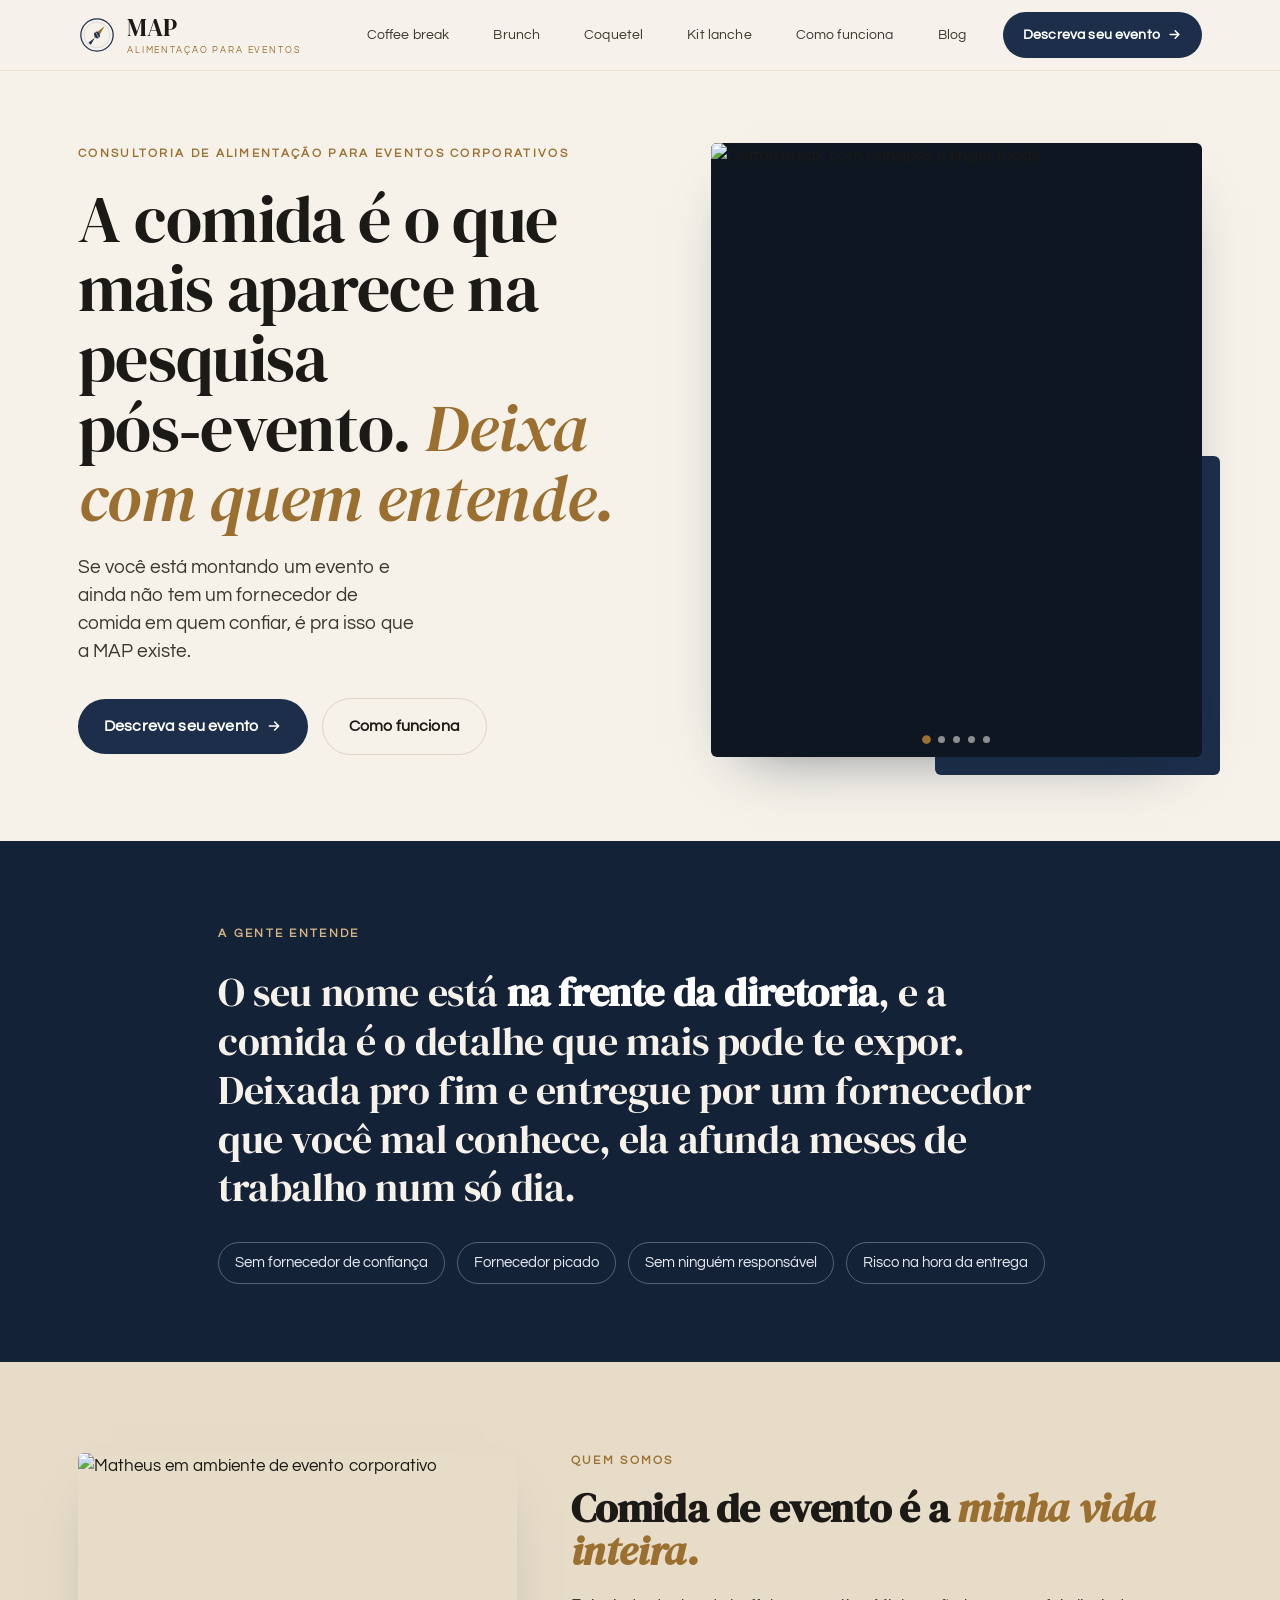
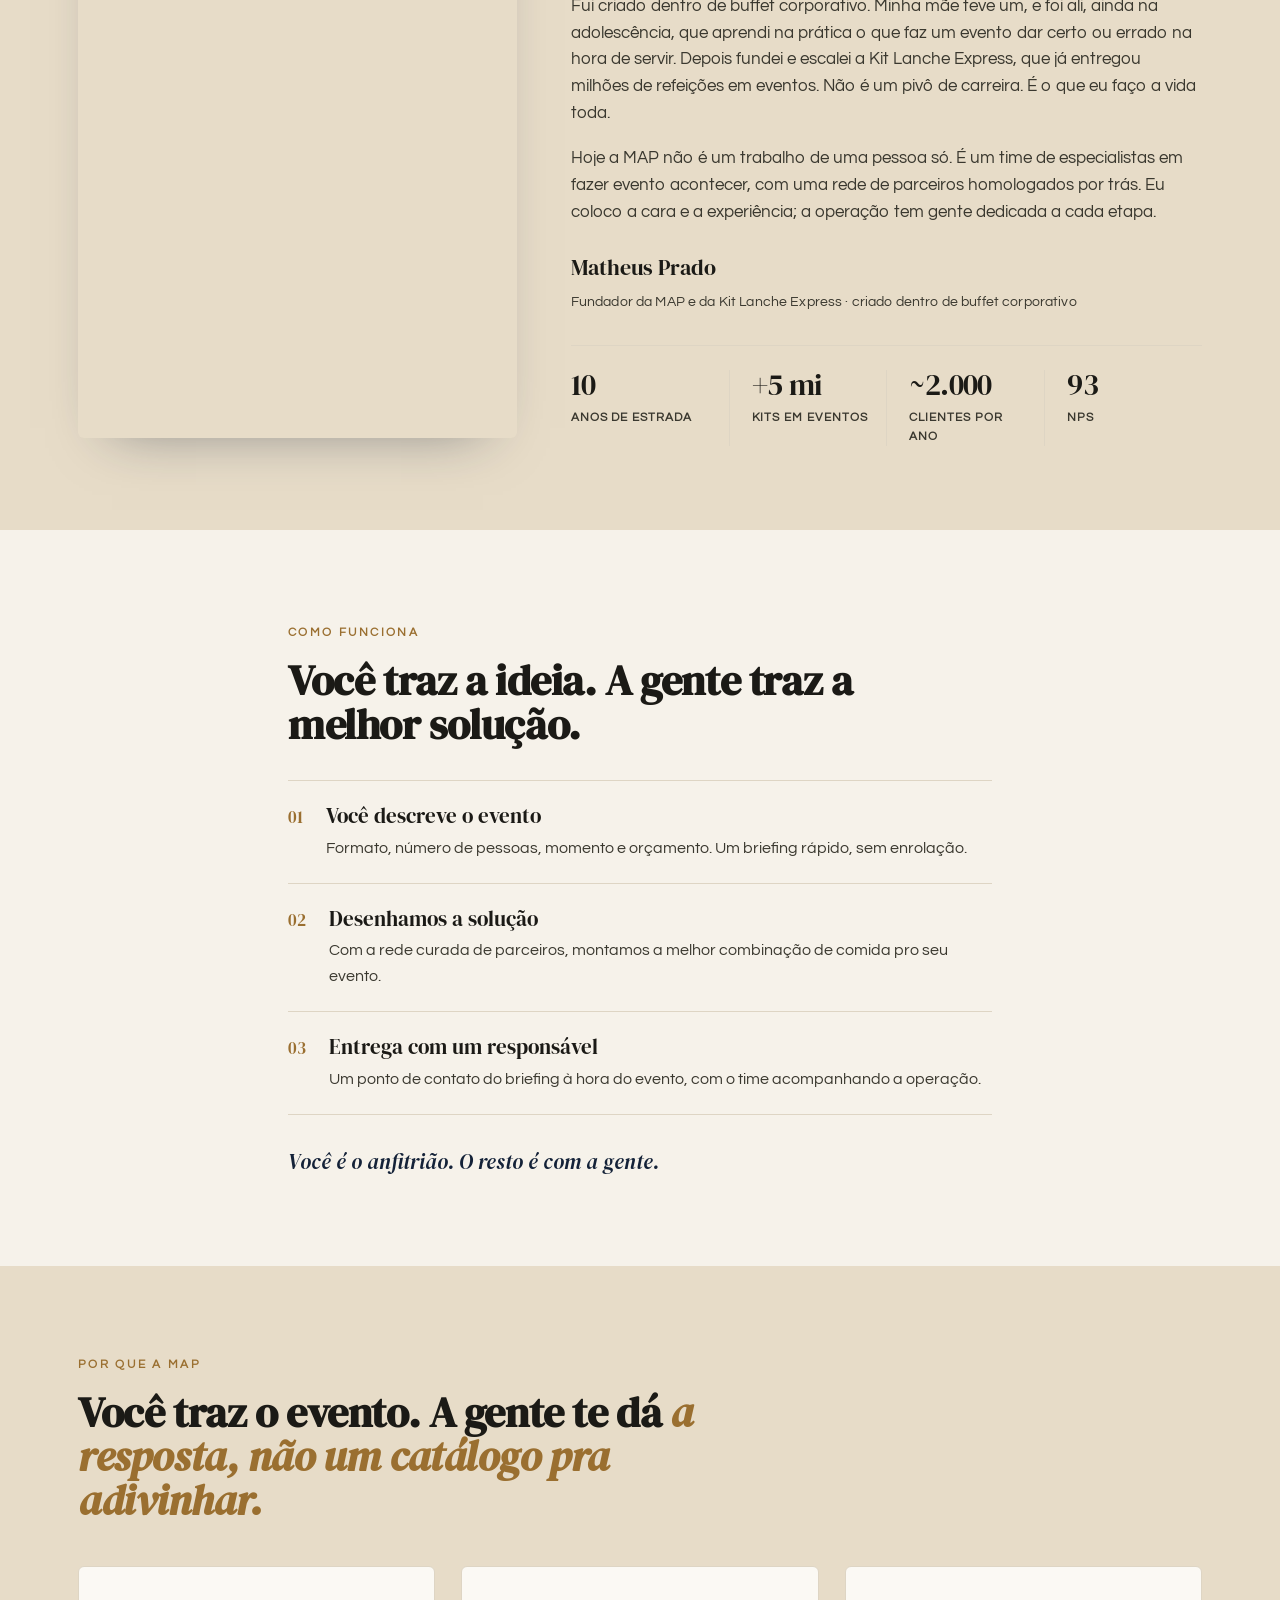
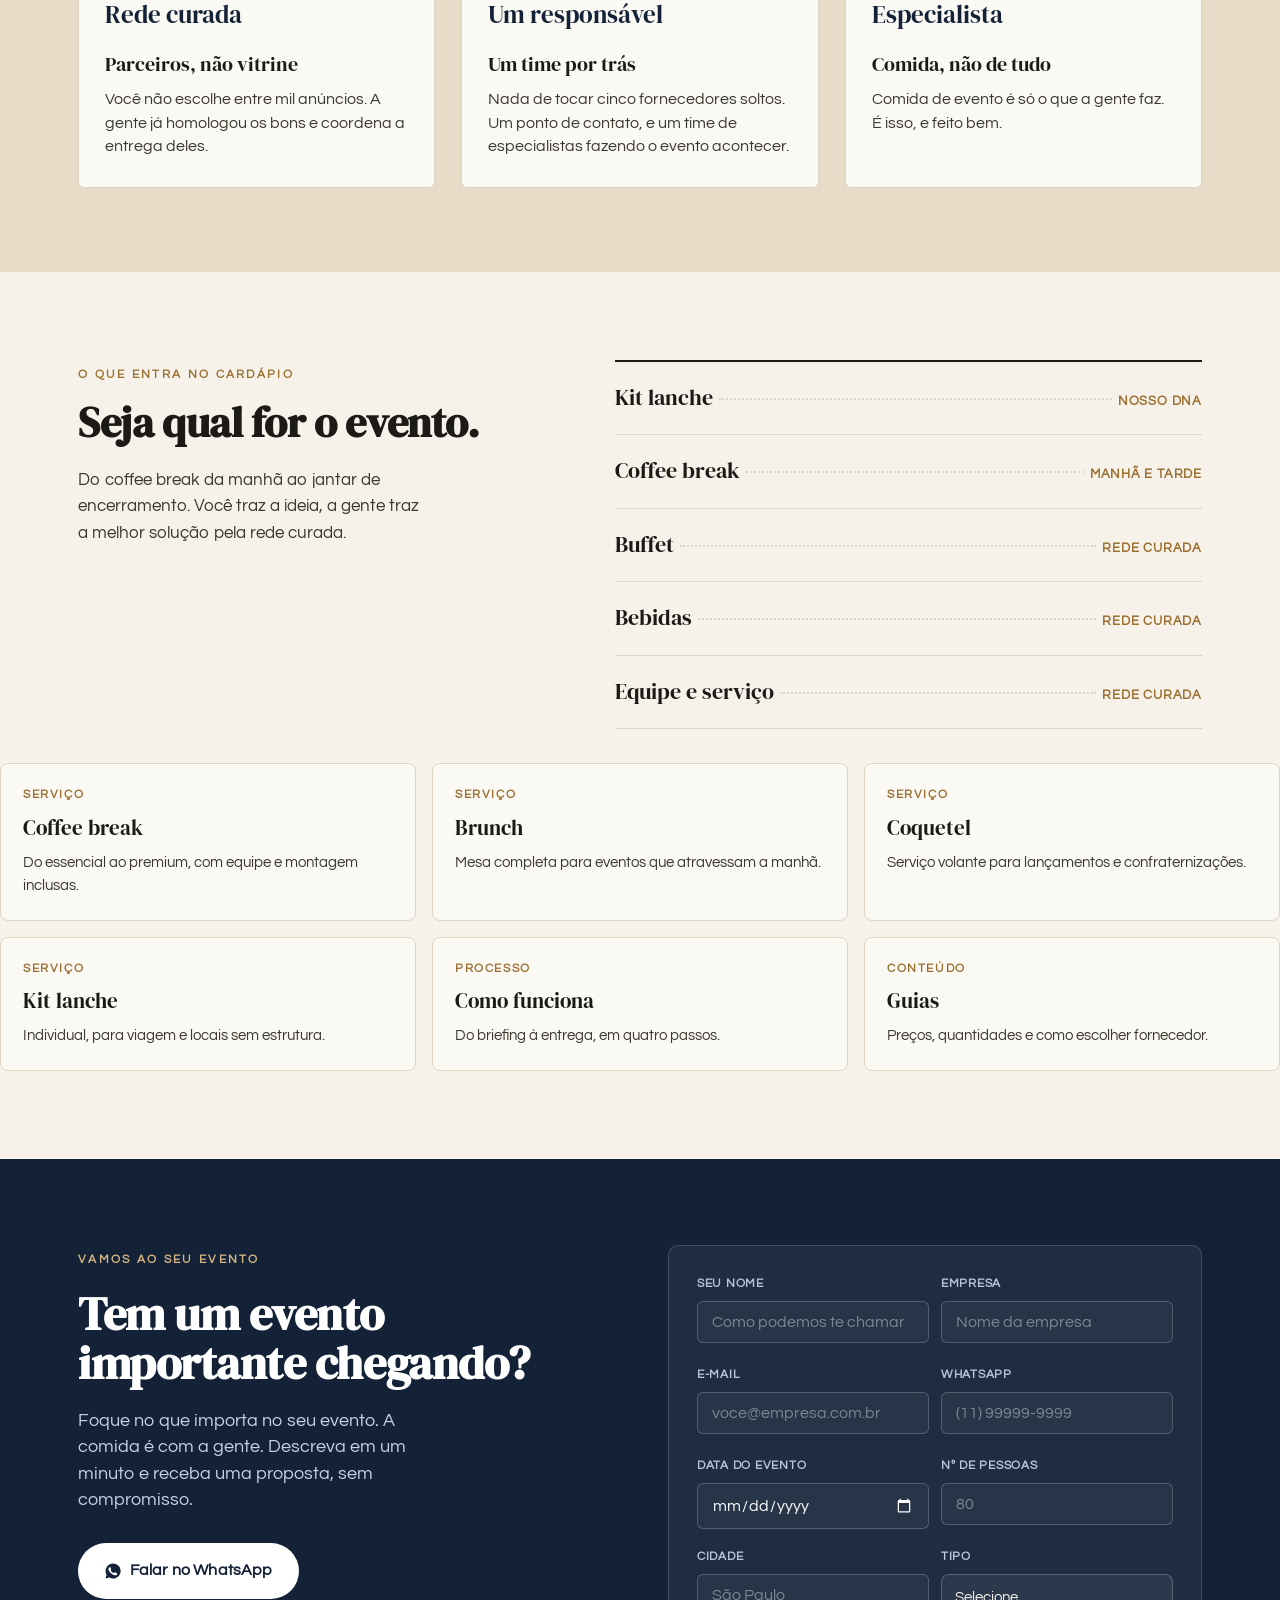
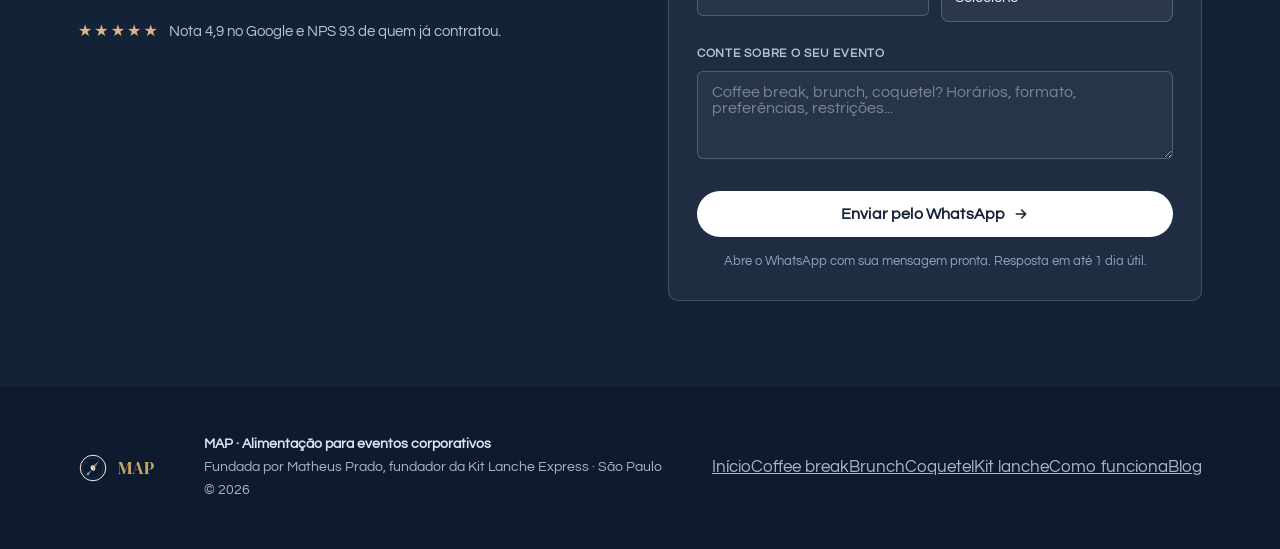
==== commit 16eb047d: "Update index.html" ====
--- a/index.html
+++ b/index.html
@@ -192,7 +192,7 @@
         <div class="menu__row"><span class="menu__name">Equipe e serviço</span><span class="menu__lead"></span><span class="menu__meta">Rede curada</span></div>
       </div>
     </div>
-  <div class="cards3" style="margin-top:34px"><a class="pcard" href="/coffee-break-corporativo.html"><div class="pk">Serviço</div><div class="pt">Coffee break</div><div class="pd">Do essencial ao premium, com equipe e montagem inclusas.</div></a><a class="pcard" href="/brunch-corporativo.html"><div class="pk">Serviço</div><div class="pt">Brunch</div><div class="pd">Mesa completa para eventos que atravessam a manhã.</div></a><a class="pcard" href="/coquetel-corporativo.html"><div class="pk">Serviço</div><div class="pt">Coquetel</div><div class="pd">Serviço volante para lançamentos e confraternizações.</div></a></div></div></section>
+  <div class="cards3" style="margin-top:34px"><a class="pcard" href="/coffee-break-corporativo.html"><div class="pk">Serviço</div><div class="pt">Coffee break</div><div class="pd">Do essencial ao premium, com equipe e montagem inclusas.</div></a><a class="pcard" href="/brunch-corporativo.html"><div class="pk">Serviço</div><div class="pt">Brunch</div><div class="pd">Mesa completa para eventos que atravessam a manhã.</div></a><a class="pcard" href="/coquetel-corporativo.html"><div class="pk">Serviço</div><div class="pt">Coquetel</div><div class="pd">Serviço volante para lançamentos e confraternizações.</div></a><a class="pcard" href="/kit-lanche-para-eventos.html"><div class="pk">Serviço</div><div class="pt">Kit lanche</div><div class="pd">Individual, para viagem e locais sem estrutura.</div></a><a class="pcard" href="/como-funciona.html"><div class="pk">Processo</div><div class="pt">Como funciona</div><div class="pd">Do briefing à entrega, em quatro passos.</div></a><a class="pcard" href="/blog.html"><div class="pk">Conteúdo</div><div class="pt">Guias</div><div class="pd">Preços, quantidades e como escolher fornecedor.</div></a></div></div></section>
 
   <section class="final" id="contato">
     <div class="wrap final__grid">
@@ -225,6 +225,7 @@
       Fundada por Matheus Prado, fundador da Kit Lanche Express &middot; São Paulo<br/>
       &copy; 2026
     </div>
+    <div class="foot__nav"><a href="/">Início</a><a href="/coffee-break-corporativo.html">Coffee break</a><a href="/brunch-corporativo.html">Brunch</a><a href="/coquetel-corporativo.html">Coquetel</a><a href="/kit-lanche-para-eventos.html">Kit lanche</a><a href="/como-funciona.html">Como funciona</a><a href="/blog.html">Blog</a></div>
   </div>
 </footer>
 
